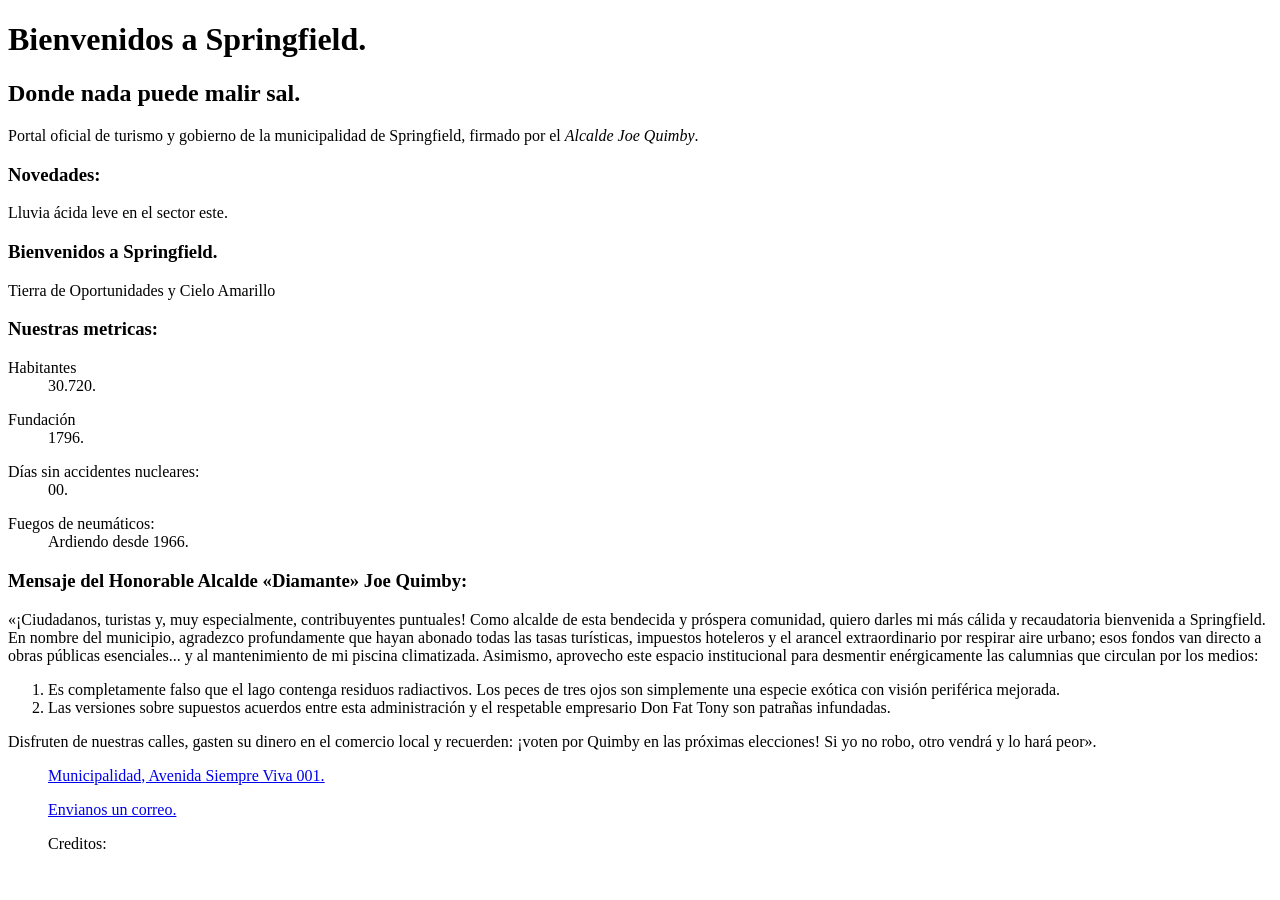
==== index.html @ 8b4f3ada "Ordene y cree personajes" ====
<!DOCTYPE html>
<html lang="es">
<head>
    <meta charset="UTF-8">
    <meta name="viewport" content="width=device-width, initial-scale=1.0">
    <title>Springfield.</title>
</head>
<body>
    <header>
        <h1>Bienvenidos a Springfield.</h1>
        <h2>Donde nada puede malir sal.</h2>
        <p>Portal oficial de turismo y gobierno de la municipalidad de Springfield, firmado por el <em>Alcalde Joe Quimby</em>.</p>
    </header>
    <main>
        <section id="Inicio">
                <!--aca va una imagen del logo-->
                <!--deberia ir botones de inicio y demas para entrar a las otras paginas-->
                <h3>Novedades:</h3>
                <p>Lluvia ácida leve en el sector este.</p>
        </section>
        <section id="Impacto">
            <!--foto de la ciudad -->
            <!--explorar ciudad y guia de turismo-->
            <h3>Bienvenidos a Springfield.</h3>
                <p>Tierra de Oportunidades y Cielo Amarillo</p>              
        </section>
        <section id="Metricas">
            <!--aca va una imagen del logo-->
            <!--deberia ir botones de inicio y demas para entrar a las otras paginas-->
            <h3>Nuestras metricas:</h3>
                <dl><dt>Habitantes</dt><dd>30.720.</dd></dl>
                <dl><dt>Fundación</dt><dd>1796.</dd></dl>
                <dl><dt>Días sin accidentes nucleares:</dt><dd>00.</dd></dl>
                <dl><dt>Fuegos de neumáticos:</dt><dd>Ardiendo desde 1966.</dd></dl>                
        </section>
        <section id="Mensaje de la agencia">
            <!--Foto del alcalde al lado de un texto firmado-->
            <h3>Mensaje del Honorable Alcalde «Diamante» Joe Quimby:</h3>
            <p>«¡Ciudadanos, turistas y, muy especialmente, contribuyentes puntuales!
            Como alcalde de esta bendecida y próspera comunidad, quiero darles mi más cálida y 
            recaudatoria bienvenida a Springfield. En nombre del municipio, agradezco profundamente 
            que hayan abonado todas las tasas turísticas, impuestos hoteleros y el arancel 
            extraordinario por respirar aire urbano; esos fondos van directo a obras 
            públicas esenciales... y al mantenimiento de mi piscina climatizada.
            Asimismo, aprovecho este espacio institucional para desmentir enérgicamente 
            las calumnias que circulan por los medios:</p>
            <ol>
                <li>Es completamente falso que el lago contenga residuos radiactivos. Los peces de tres ojos son simplemente una especie exótica con visión periférica mejorada.</li>
                <li>Las versiones sobre supuestos acuerdos entre esta administración y el respetable empresario Don Fat Tony son patrañas infundadas.</li>
            </ol>
            <p>Disfruten de nuestras calles, gasten su dinero en el comercio local y recuerden: ¡voten por Quimby en las próximas elecciones! Si yo no robo, otro vendrá y lo hará peor».</p>
        </section>
    </main>
    <footer id="Contacto">
        <ul>
            <p><a href="https://www.instagram.com/" target="_blank" rel="noopener noreferrer">Municipalidad, Avenida Siempre Viva 001.</a></p>
            <p><a href="mailto:avenidaSiempreViva@gmail.com">Envianos un correo.</a></p>
            <p>Creditos: </p>
        </ul>
    </footer>
</body>
</html>
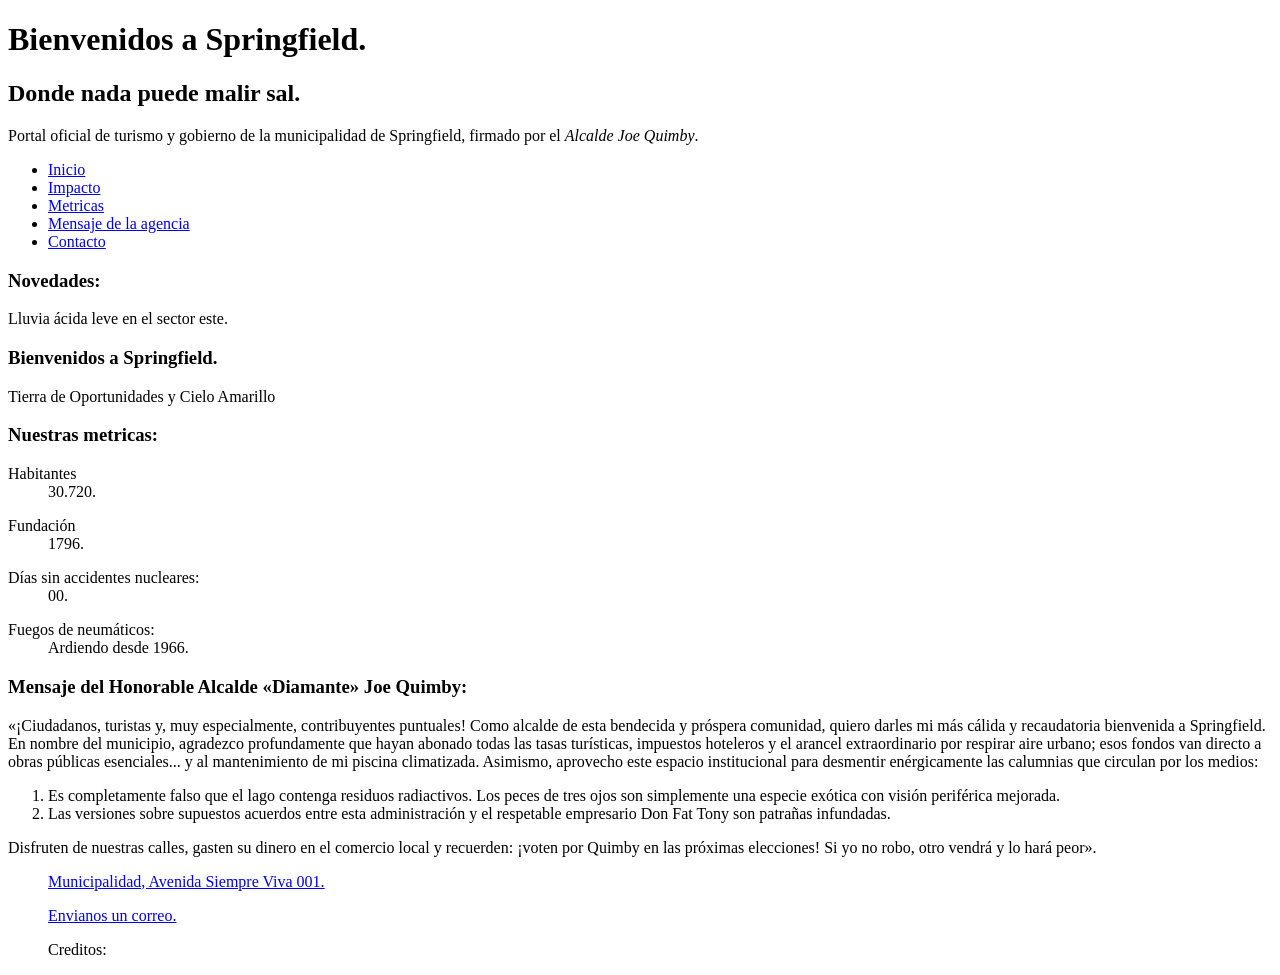
==== commit 7f8f1730: "complete un poco lo que es la ciudad, faltan imagenes y mas info" ====
--- a/index.html
+++ b/index.html
@@ -10,6 +10,15 @@
         <h1>Bienvenidos a Springfield.</h1>
         <h2>Donde nada puede malir sal.</h2>
         <p>Portal oficial de turismo y gobierno de la municipalidad de Springfield, firmado por el <em>Alcalde Joe Quimby</em>.</p>
+        <nav>
+            <ul>
+                <li><a href="#Inicio">Inicio</a></li>
+                <li><a href="#Impacto">Impacto</a></li>
+                <li><a href="#Metricas">Metricas</a></li>
+                <li><a href="#Mensaje de la agencia">Mensaje de la agencia</a></li>
+                <li><a href="#Contacto">Contacto</a></li>
+            </ul>
+        </nav>
     </header>
     <main>
         <section id="Inicio">
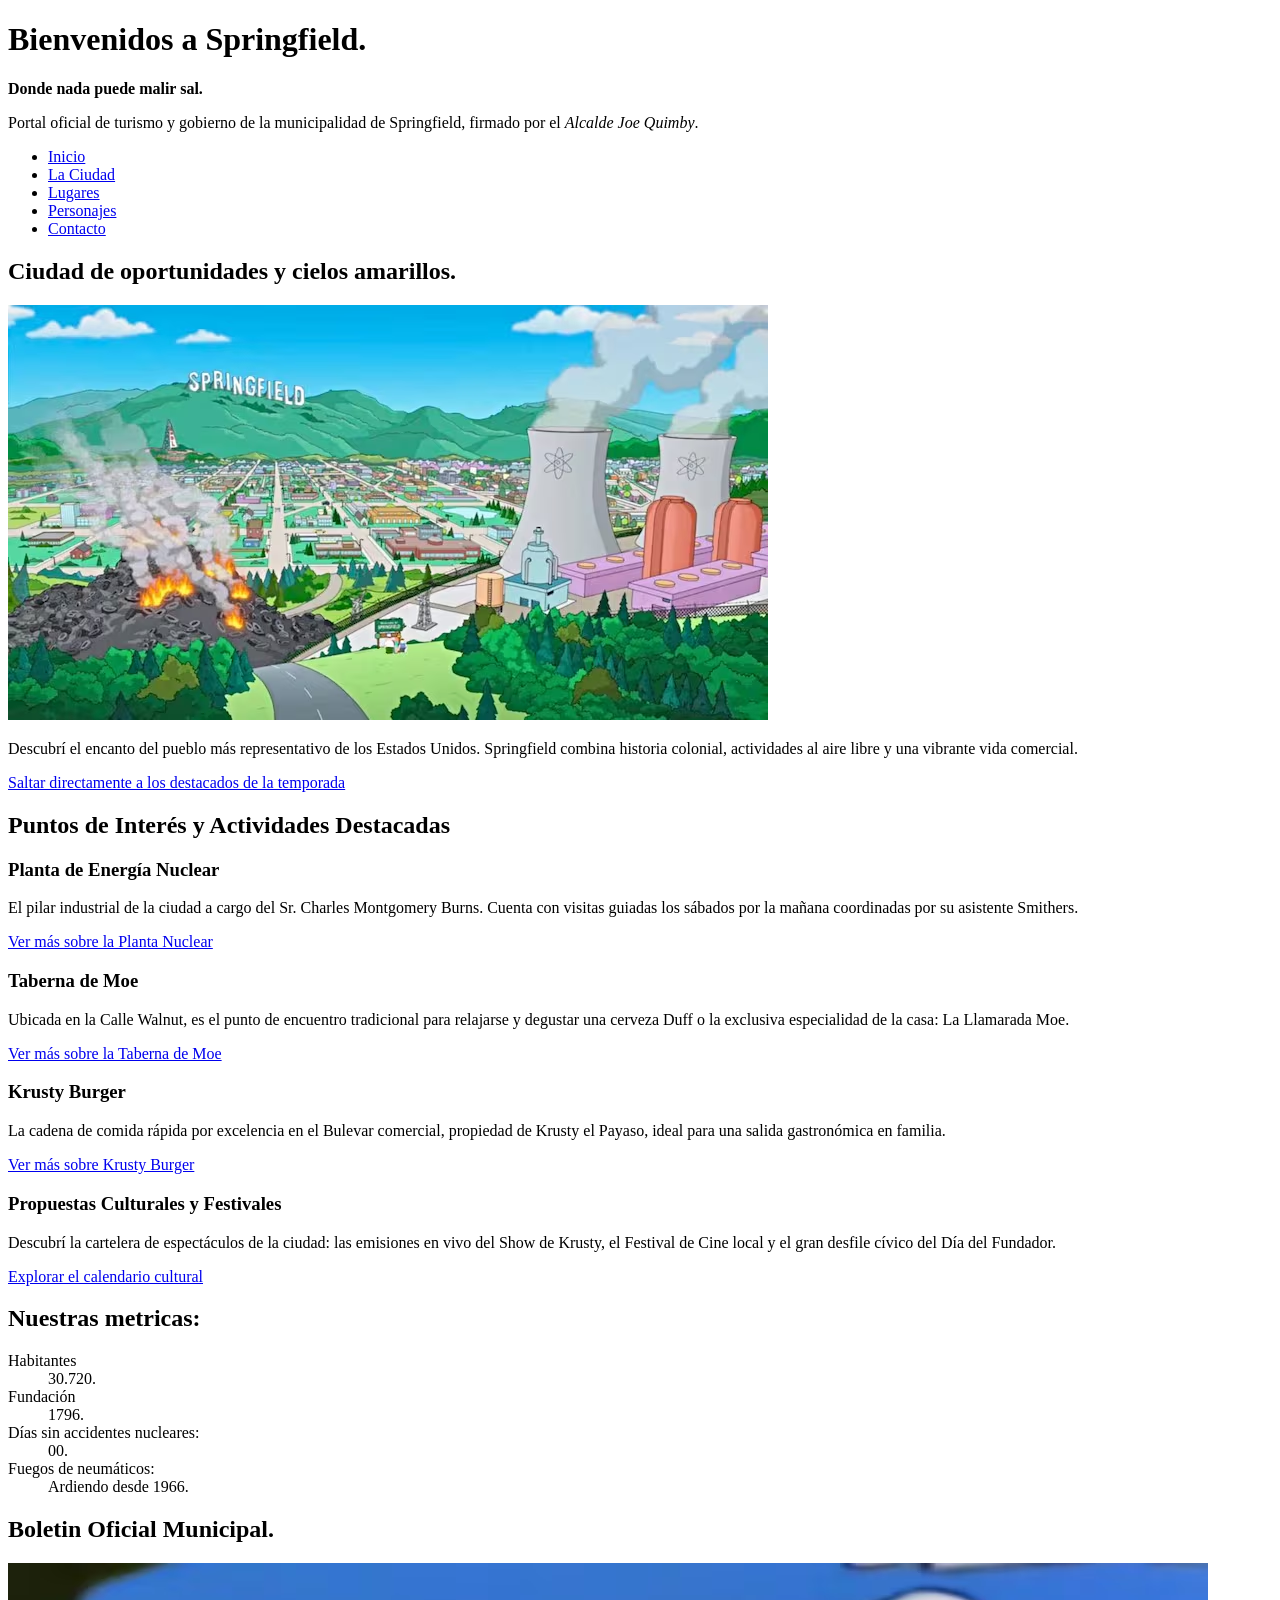
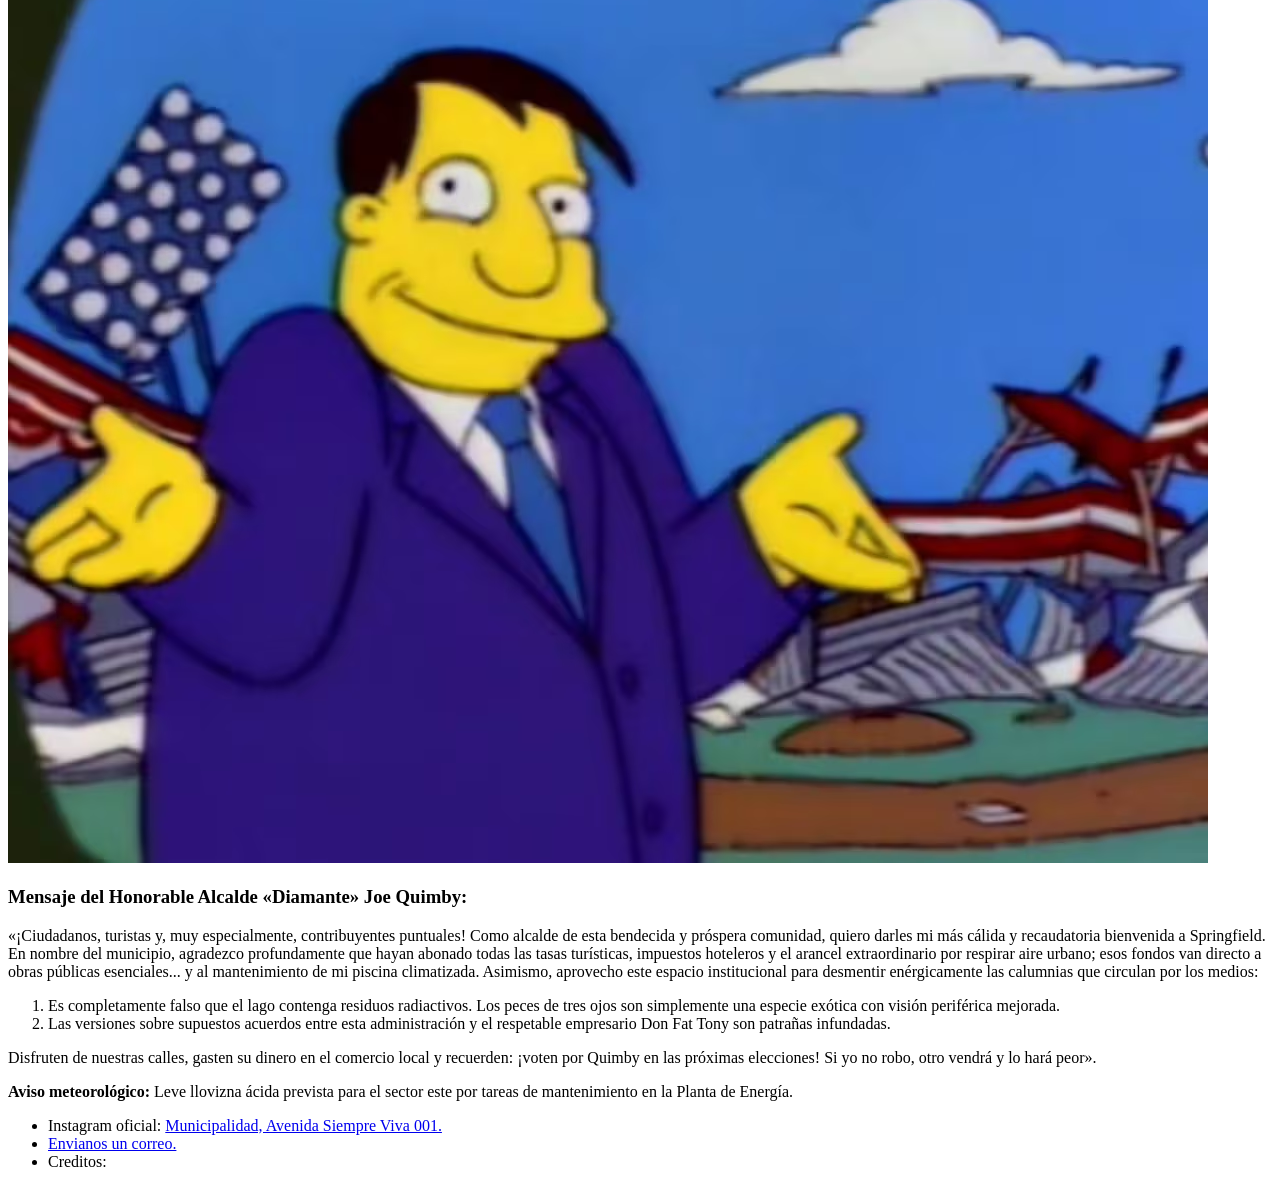
==== commit 2142177e: "feat: estructura HTML de la pagina principal (index.html)" ====
--- a/index.html
+++ b/index.html
@@ -3,47 +3,81 @@
 <head>
     <meta charset="UTF-8">
     <meta name="viewport" content="width=device-width, initial-scale=1.0">
-    <title>Springfield.</title>
+    <title>Springfield - Portal Oficial de Turismo.</title>
 </head>
 <body>
     <header>
         <h1>Bienvenidos a Springfield.</h1>
-        <h2>Donde nada puede malir sal.</h2>
+        <p><strong>Donde nada puede malir sal.</strong></p>
         <p>Portal oficial de turismo y gobierno de la municipalidad de Springfield, firmado por el <em>Alcalde Joe Quimby</em>.</p>
         <nav>
+            <!--Navegacion-->
             <ul>
-                <li><a href="#Inicio">Inicio</a></li>
-                <li><a href="#Impacto">Impacto</a></li>
-                <li><a href="#Metricas">Metricas</a></li>
-                <li><a href="#Mensaje de la agencia">Mensaje de la agencia</a></li>
-                <li><a href="#Contacto">Contacto</a></li>
+                <li><a href="index.html">Inicio</a></li>
+                <li><a href="ciudad.html">La Ciudad</a></li>
+                <li><a href="lugares.html">Lugares</a></li>
+                <li><a href="personajes.html">Personajes</a></li>
+                <li><a href="contacto.html">Contacto</a></li>
             </ul>
         </nav>
     </header>
     <main>
-        <section id="Inicio">
-                <!--aca va una imagen del logo-->
-                <!--deberia ir botones de inicio y demas para entrar a las otras paginas-->
-                <h3>Novedades:</h3>
-                <p>Lluvia ácida leve en el sector este.</p>
+        <section id="inicio">
+                <h2>Ciudad de oportunidades y cielos amarillos.</h2>
+                <img src="./img/springfield-paronamico.png" alt="Vista panorámica de la ciudad de Springfield">
+                <p>Descubrí el encanto del pueblo más representativo de los Estados Unidos. Springfield combina historia colonial, actividades al aire libre y una vibrante vida comercial.</p>
+                <p><a href="#destacados">Saltar directamente a los destacados de la temporada</a></p>
         </section>
-        <section id="Impacto">
-            <!--foto de la ciudad -->
-            <!--explorar ciudad y guia de turismo-->
-            <h3>Bienvenidos a Springfield.</h3>
-                <p>Tierra de Oportunidades y Cielo Amarillo</p>              
+        <section id="destacados">
+            <h2>Puntos de Interés y Actividades Destacadas</h2>
+            <article>
+                <header>
+                    <h3>Planta de Energía Nuclear</h3>
+                </header>
+                <p>El pilar industrial de la ciudad a cargo del Sr. Charles Montgomery Burns. Cuenta con visitas guiadas los sábados por la mañana coordinadas por su asistente Smithers.</p>
+                <p><a href="lugares.html">Ver más sobre la Planta Nuclear</a></p>
+            </article>
+
+            <article>
+                <header>
+                    <h3>Taberna de Moe</h3>
+                </header>
+                <p>Ubicada en la Calle Walnut, es el punto de encuentro tradicional para relajarse y degustar una cerveza Duff o la exclusiva especialidad de la casa: La Llamarada Moe.</p>
+                <p><a href="lugares.html">Ver más sobre la Taberna de Moe</a></p>
+            </article>
+
+            <article>
+                <header>
+                    <h3>Krusty Burger</h3>
+                </header>
+                <p>La cadena de comida rápida por excelencia en el Bulevar comercial, propiedad de Krusty el Payaso, ideal para una salida gastronómica en familia.</p>
+                <p><a href="lugares.html">Ver más sobre Krusty Burger</a></p>
+            </article>
+
+            <article>
+                <header>
+                    <h3>Propuestas Culturales y Festivales</h3>
+                </header>
+                <p>Descubrí la cartelera de espectáculos de la ciudad: las emisiones en vivo del Show de Krusty, el Festival de Cine local y el gran desfile cívico del Día del Fundador.</p>
+                <p><a href="lugares.html#actividades">Explorar el calendario cultural</a></p>
+            </article>
         </section>
-        <section id="Metricas">
-            <!--aca va una imagen del logo-->
-            <!--deberia ir botones de inicio y demas para entrar a las otras paginas-->
-            <h3>Nuestras metricas:</h3>
-                <dl><dt>Habitantes</dt><dd>30.720.</dd></dl>
-                <dl><dt>Fundación</dt><dd>1796.</dd></dl>
-                <dl><dt>Días sin accidentes nucleares:</dt><dd>00.</dd></dl>
-                <dl><dt>Fuegos de neumáticos:</dt><dd>Ardiendo desde 1966.</dd></dl>                
+        <section id="metricas">
+            <h2>Nuestras metricas:</h2>
+                <dl>
+                    <dt>Habitantes</dt>
+                    <dd>30.720.</dd>
+                    <dt>Fundación</dt>
+                    <dd>1796.</dd>
+                    <dt>Días sin accidentes nucleares:</dt>
+                    <dd>00.</dd>
+                    <dt>Fuegos de neumáticos:</dt>
+                    <dd>Ardiendo desde 1966.</dd>
+                </dl>                
         </section>
-        <section id="Mensaje de la agencia">
-            <!--Foto del alcalde al lado de un texto firmado-->
+        <aside>
+            <h2>Boletin Oficial Municipal.</h2>
+            <img src="./img/alcalde-diamante.png" alt="Alcalde Joe Quimby">
             <h3>Mensaje del Honorable Alcalde «Diamante» Joe Quimby:</h3>
             <p>«¡Ciudadanos, turistas y, muy especialmente, contribuyentes puntuales!
             Como alcalde de esta bendecida y próspera comunidad, quiero darles mi más cálida y 
@@ -58,13 +92,14 @@
                 <li>Las versiones sobre supuestos acuerdos entre esta administración y el respetable empresario Don Fat Tony son patrañas infundadas.</li>
             </ol>
             <p>Disfruten de nuestras calles, gasten su dinero en el comercio local y recuerden: ¡voten por Quimby en las próximas elecciones! Si yo no robo, otro vendrá y lo hará peor».</p>
-        </section>
+            <p><strong>Aviso meteorológico:</strong> Leve llovizna ácida prevista para el sector este por tareas de mantenimiento en la Planta de Energía.</p>
+        </aside>
     </main>
-    <footer id="Contacto">
+    <footer id="pie-pagina">
         <ul>
-            <p><a href="https://www.instagram.com/" target="_blank" rel="noopener noreferrer">Municipalidad, Avenida Siempre Viva 001.</a></p>
-            <p><a href="mailto:avenidaSiempreViva@gmail.com">Envianos un correo.</a></p>
-            <p>Creditos: </p>
+            <li>Instagram oficial: <a href="https://www.instagram.com/thesimpsons/" target="_blank" rel="noopener noreferrer">Municipalidad, Avenida Siempre Viva 001.</a></li>
+            <li><a href="mailto:avenidaSiempreViva@gmail.com">Envianos un correo.</a></li>
+            <li>Creditos: </li>
         </ul>
     </footer>
 </body>
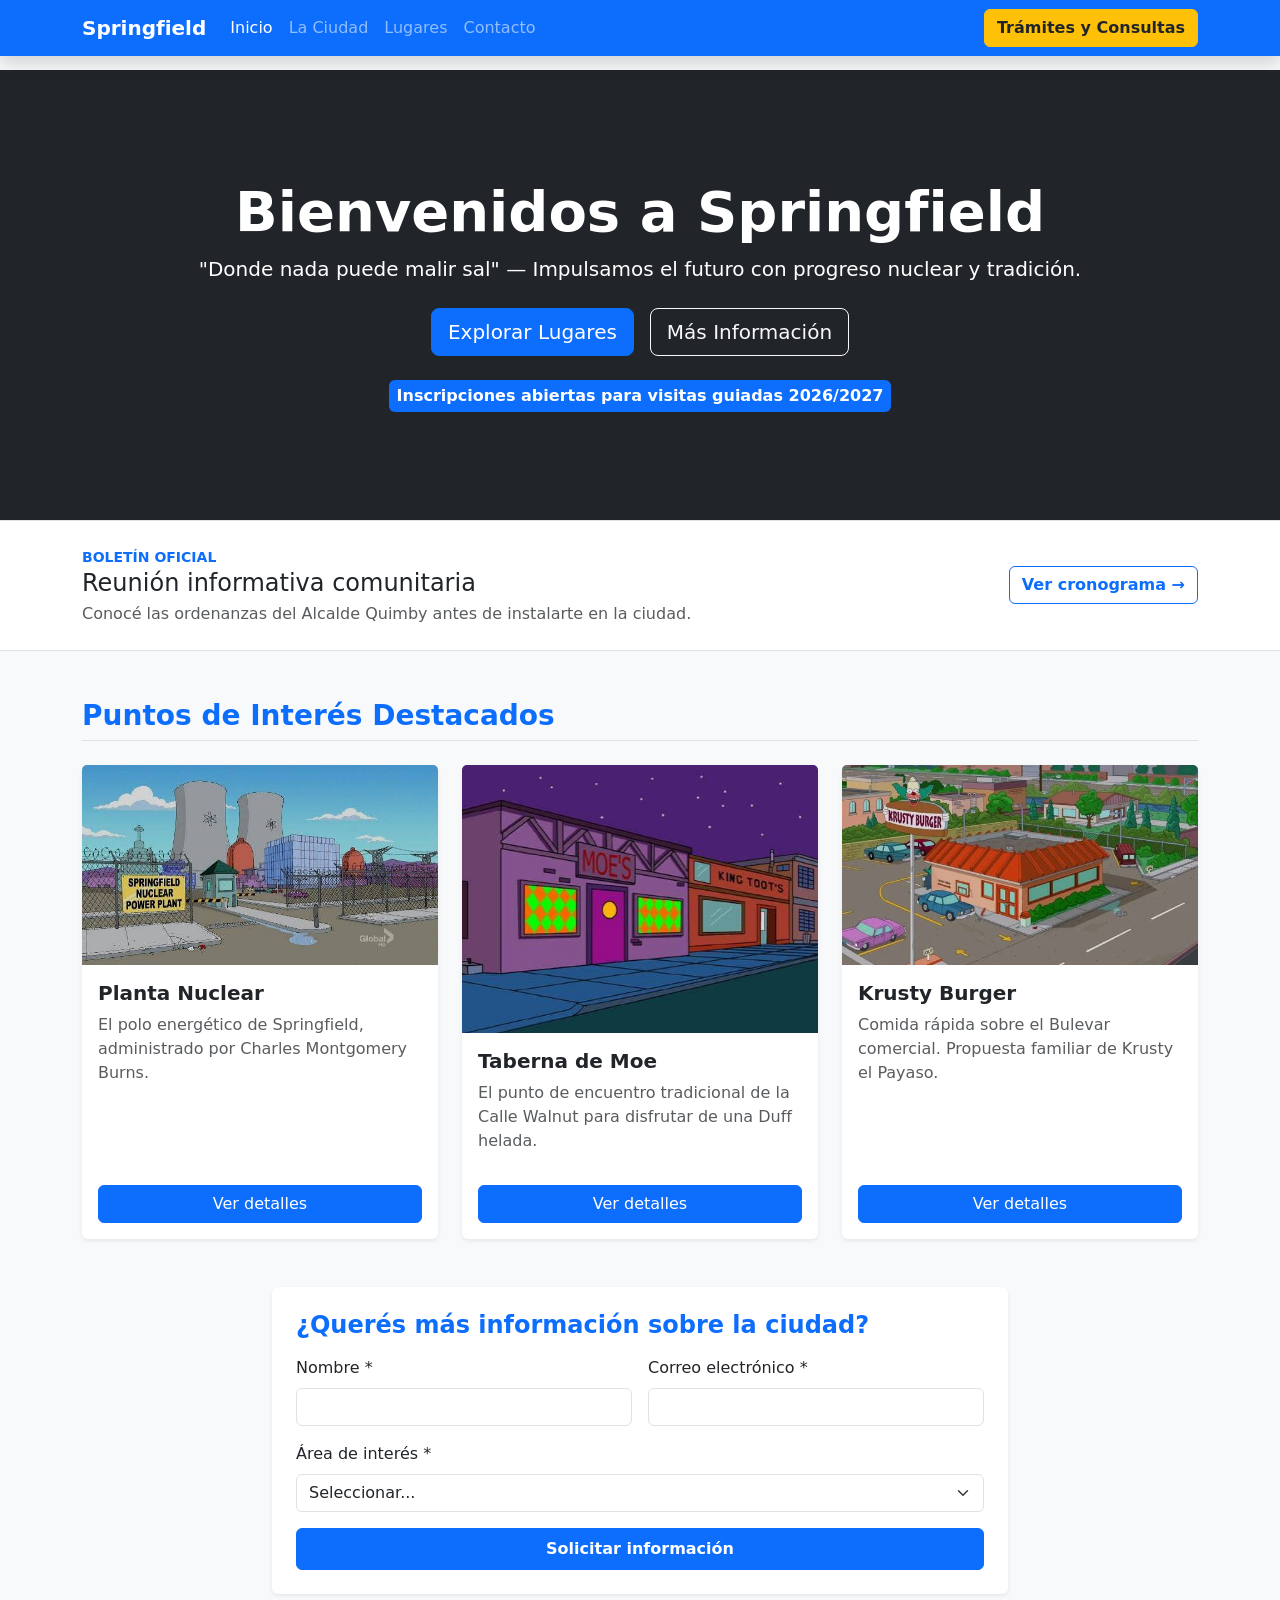
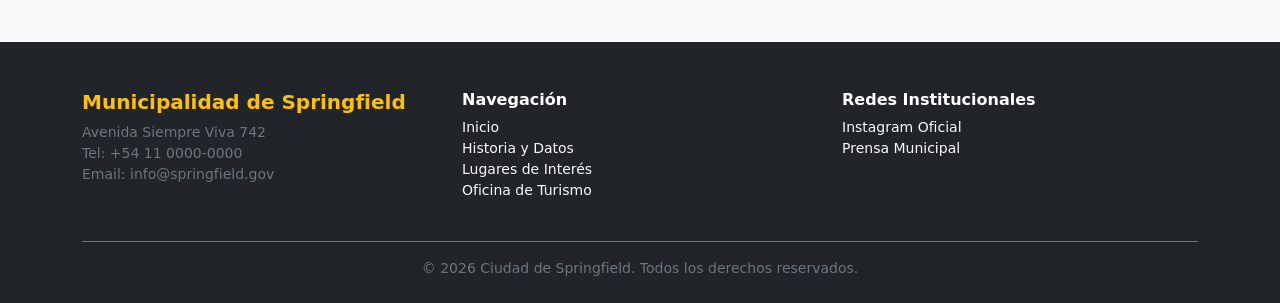
==== commit 85498512: "Push de index y agregue un css, use Bootstrap para el inicio y linkie, falta la fuente tambien , dej" ====
--- a/index.html
+++ b/index.html
@@ -3,104 +3,175 @@
 <head>
     <meta charset="UTF-8">
     <meta name="viewport" content="width=device-width, initial-scale=1.0">
-    <title>Springfield - Portal Oficial de Turismo.</title>
+    <title>Springfield - Portal Oficial</title>
+    <!-- CSS de Bootstrap (Copiar y pegar esto en las otras paginas ) -->
+    <link href="https://cdn.jsdelivr.net/npm/bootstrap@5.3.3/dist/css/bootstrap.min.css" rel="stylesheet">
 </head>
-<body>
+<body class="bg-light">
+
+    <!-- 1. Header con Navbar(Barra de secciones) fija -->
     <header>
-        <h1>Bienvenidos a Springfield.</h1>
-        <p><strong>Donde nada puede malir sal.</strong></p>
-        <p>Portal oficial de turismo y gobierno de la municipalidad de Springfield, firmado por el <em>Alcalde Joe Quimby</em>.</p>
-        <nav>
-            <!--Navegacion-->
-            <ul>
-                <li><a href="index.html">Inicio</a></li>
-                <li><a href="ciudad.html">La Ciudad</a></li>
-                <li><a href="lugares.html">Lugares</a></li>
-                <li><a href="personajes.html">Personajes</a></li>
-                <li><a href="contacto.html">Contacto</a></li>
-            </ul>
+        <nav class="navbar navbar-expand-lg navbar-dark bg-primary fixed-top shadow">
+            <div class="container">
+                <a class="navbar-brand fw-bold" href="#">Springfield</a>
+                <button class="navbar-toggler" type="button" data-bs-toggle="collapse" data-bs-target="#menuNav">
+                    <span class="navbar-toggler-icon"></span>
+                </button>
+                <div class="collapse navbar-collapse" id="menuNav">
+                    <ul class="navbar-nav me-auto mb-2 mb-lg-0">
+                        <li class="nav-item"><a class="nav-link active" href="index.html">Inicio</a></li>
+                        <li class="nav-item"><a class="nav-link" href="ciudad.html">La Ciudad</a></li>
+                        <li class="nav-item"><a class="nav-link" href="lugares.html">Lugares</a></li>
+                        <li class="nav-item"><a class="nav-link" href="contacto.html">Contacto</a></li>
+                    </ul>
+                    <a href="contacto.html" class="btn btn-warning text-dark fw-bold">Trámites y Consultas</a>
+                </div>
+            </div>
         </nav>
     </header>
-    <main>
-        <section id="inicio">
-                <h2>Ciudad de oportunidades y cielos amarillos.</h2>
-                <img src="./img/springfield-paronamico.png" alt="Vista panorámica de la ciudad de Springfield">
-                <p>Descubrí el encanto del pueblo más representativo de los Estados Unidos. Springfield combina historia colonial, actividades al aire libre y una vibrante vida comercial.</p>
-                <p><a href="#destacados">Saltar directamente a los destacados de la temporada</a></p>
+
+    <main style="margin-top: 70px;">
+        <!-- 2. Hero Banner -->
+        <section class="bg-dark text-white text-center py-5 d-flex align-items-center" style="min-height: 450px;">
+            <div class="container py-4">
+                <h1 class="display-4 fw-bold">Bienvenidos a Springfield</h1>
+                <p class="lead">"Donde nada puede malir sal" — Impulsamos el futuro con progreso nuclear y tradición.</p>
+                <div class="d-flex justify-content-center gap-3 mt-4">
+                    <a href="lugares.html" class="btn btn-primary btn-lg">Explorar Lugares</a>
+                    <a href="#contacto-rapido" class="btn btn-outline-light btn-lg">Más Información</a>
+                </div>
+                <div class="mt-4">
+                    <span class="badge bg-primary fs-6 p-2">Inscripciones abiertas para visitas guiadas 2026/2027</span>
+                </div>
+            </div>
         </section>
-        <section id="destacados">
-            <h2>Puntos de Interés y Actividades Destacadas</h2>
-            <article>
-                <header>
-                    <h3>Planta de Energía Nuclear</h3>
-                </header>
-                <p>El pilar industrial de la ciudad a cargo del Sr. Charles Montgomery Burns. Cuenta con visitas guiadas los sábados por la mañana coordinadas por su asistente Smithers.</p>
-                <p><a href="lugares.html">Ver más sobre la Planta Nuclear</a></p>
-            </article>
 
-            <article>
-                <header>
-                    <h3>Taberna de Moe</h3>
-                </header>
-                <p>Ubicada en la Calle Walnut, es el punto de encuentro tradicional para relajarse y degustar una cerveza Duff o la exclusiva especialidad de la casa: La Llamarada Moe.</p>
-                <p><a href="lugares.html">Ver más sobre la Taberna de Moe</a></p>
-            </article>
+        <!-- 3. Strip de cronograma horizontal con enlace a la pagina Ciudad -->
+        <section class="bg-white border-top border-bottom py-4">
+            <div class="container d-flex flex-column flex-md-row justify-content-between align-items-center gap-3">
+                <div>
+                    <span class="text-uppercase fw-bold text-primary small">Boletín Oficial</span>
+                    <h2 class="h4 mb-1">Reunión informativa comunitaria</h2>
+                    <p class="text-muted mb-0">Conocé las ordenanzas del Alcalde Quimby antes de instalarte en la ciudad.</p>
+                </div>
+                <a href="ciudad.html" class="btn btn-outline-primary fw-bold text-nowrap">Ver cronograma &rarr;</a>
+            </div>
+        </section>
 
-            <article>
-                <header>
-                    <h3>Krusty Burger</h3>
-                </header>
-                <p>La cadena de comida rápida por excelencia en el Bulevar comercial, propiedad de Krusty el Payaso, ideal para una salida gastronómica en familia.</p>
-                <p><a href="lugares.html">Ver más sobre Krusty Burger</a></p>
-            </article>
+        <!-- 4. Puntos de interes en tarjetas -->
+        <section class="container my-5">
+            <h2 class="h3 fw-bold text-primary mb-4 border-bottom pb-2">Puntos de Interés Destacados</h2>
+            <div class="row g-4">
+                <!-- Tarjeta/Card 1 -->
+                <div class="col-12 col-md-4">
+                    <div class="card h-100 shadow-sm border-0">
+                        <img src="img/planta-nuclear.jpg" class="card-img-top" alt="Planta Nuclear">
+                        <div class="card-body d-flex flex-column">
+                            <h3 class="h5 card-title fw-bold">Planta Nuclear</h3>
+                            <p class="card-text text-muted flex-grow-1">El polo energético de Springfield, administrado por Charles Montgomery Burns.</p>
+                            <a href="lugares.html" class="btn btn-primary mt-3">Ver detalles</a>
+                        </div>
+                    </div>
+                </div>
+                <!-- Tarjeta/Card 2 -->
+                <div class="col-12 col-md-4">
+                    <div class="card h-100 shadow-sm border-0">
+                        <img src="img/taberna-de-moe.jpg" class="card-img-top" alt="Taberna de Moe">
+                        <div class="card-body d-flex flex-column">
+                            <h3 class="h5 card-title fw-bold">Taberna de Moe</h3>
+                            <p class="card-text text-muted flex-grow-1">El punto de encuentro tradicional de la Calle Walnut para disfrutar de una Duff helada.</p>
+                            <a href="lugares.html" class="btn btn-primary mt-3">Ver detalles</a>
+                        </div>
+                    </div>
+                </div>
+                <!-- Tarjeta/Card 3 -->
+                <div class="col-12 col-md-4">
+                    <div class="card h-100 shadow-sm border-0">
+                        <img src="img/krusty-burger-restaurante.jpg" class="card-img-top" alt="Krusty Burger">
+                        <div class="card-body d-flex flex-column">
+                            <h3 class="h5 card-title fw-bold">Krusty Burger</h3>
+                            <p class="card-text text-muted flex-grow-1">Comida rápida sobre el Bulevar comercial. Propuesta familiar de Krusty el Payaso.</p>
+                            <a href="lugares.html" class="btn btn-primary mt-3">Ver detalles</a>
+                        </div>
+                    </div>
+                </div>
+            </div>
+        </section>
+        <!-- 5. Formulario de contacto en Card -->
+        <section id="contacto-rapido" class="container my-5">
+            <div class="row justify-content-center">
+                <div class="col-12 col-lg-8">
+                    <div class="card shadow-sm border-0 p-4">
+                        <h2 class="h4 fw-bold text-primary mb-3">¿Querés más información sobre la ciudad?</h2>
+                        <form action="contacto.html" method="get">
+                            <div class="row g-3">
+                                <div class="col-md-6">
+                                    <label for="nombre" class="form-label">Nombre *</label>
+                                    <input type="text" id="nombre" class="form-control" required>
+                                </div>
+                                <div class="col-md-6">
+                                    <label for="email" class="form-label">Correo electrónico *</label>
+                                    <input type="email" id="email" class="form-control" required>
+                                </div>
+                                <div class="col-12">
+                                    <label for="area" class="form-label">Área de interés *</label>
+                                    <select id="area" class="form-select" required>
+                                        <option value="">Seleccionar...</option>
+                                        <option value="turismo">Turismo y Recorridos</option>
+                                        <option value="empleo">Empleo en Planta Nuclear</option>
+                                        <option value="impuestos">Exenciones del Alcalde Quimby</option>
+                                    </select>
+                                </div>
+                                <div class="col-12">
+                                    <button type="submit" class="btn btn-primary w-100 py-2 fw-bold">Solicitar información</button>
+                                </div>
+                            </div>
+                        </form>
+                    </div>
+                </div>
+            </div>
+        </section>
+    </main>
 
-            <article>
-                <header>
-                    <h3>Propuestas Culturales y Festivales</h3>
-                </header>
-                <p>Descubrí la cartelera de espectáculos de la ciudad: las emisiones en vivo del Show de Krusty, el Festival de Cine local y el gran desfile cívico del Día del Fundador.</p>
-                <p><a href="lugares.html#actividades">Explorar el calendario cultural</a></p>
-            </article>
-        </section>
-        <section id="metricas">
-            <h2>Nuestras metricas:</h2>
-                <dl>
-                    <dt>Habitantes</dt>
-                    <dd>30.720.</dd>
-                    <dt>Fundación</dt>
-                    <dd>1796.</dd>
-                    <dt>Días sin accidentes nucleares:</dt>
-                    <dd>00.</dd>
-                    <dt>Fuegos de neumáticos:</dt>
-                    <dd>Ardiendo desde 1966.</dd>
-                </dl>                
-        </section>
-        <aside>
-            <h2>Boletin Oficial Municipal.</h2>
-            <img src="./img/alcalde-diamante.png" alt="Alcalde Joe Quimby">
-            <h3>Mensaje del Honorable Alcalde «Diamante» Joe Quimby:</h3>
-            <p>«¡Ciudadanos, turistas y, muy especialmente, contribuyentes puntuales!
-            Como alcalde de esta bendecida y próspera comunidad, quiero darles mi más cálida y 
-            recaudatoria bienvenida a Springfield. En nombre del municipio, agradezco profundamente 
-            que hayan abonado todas las tasas turísticas, impuestos hoteleros y el arancel 
-            extraordinario por respirar aire urbano; esos fondos van directo a obras 
-            públicas esenciales... y al mantenimiento de mi piscina climatizada.
-            Asimismo, aprovecho este espacio institucional para desmentir enérgicamente 
-            las calumnias que circulan por los medios:</p>
-            <ol>
-                <li>Es completamente falso que el lago contenga residuos radiactivos. Los peces de tres ojos son simplemente una especie exótica con visión periférica mejorada.</li>
-                <li>Las versiones sobre supuestos acuerdos entre esta administración y el respetable empresario Don Fat Tony son patrañas infundadas.</li>
-            </ol>
-            <p>Disfruten de nuestras calles, gasten su dinero en el comercio local y recuerden: ¡voten por Quimby en las próximas elecciones! Si yo no robo, otro vendrá y lo hará peor».</p>
-            <p><strong>Aviso meteorológico:</strong> Leve llovizna ácida prevista para el sector este por tareas de mantenimiento en la Planta de Energía.</p>
-        </aside>
-    </main>
-    <footer id="pie-pagina">
-        <ul>
-            <li>Instagram oficial: <a href="https://www.instagram.com/thesimpsons/" target="_blank" rel="noopener noreferrer">Municipalidad, Avenida Siempre Viva 001.</a></li>
-            <li><a href="mailto:avenidaSiempreViva@gmail.com">Envianos un correo.</a></li>
-            <li>Creditos: </li>
-        </ul>
+    <!-- 6. Footer  de varias columnas-->
+    <footer class="bg-dark text-white pt-5 pb-4 mt-5">
+        <div class="container">
+            <div class="row g-4">
+                <!-- Primera columna-->
+                <div class="col-12 col-md-4">
+                    <h3 class="h5 fw-bold text-warning">Municipalidad de Springfield</h3>
+                    <address class="small text-secondary mb-0">
+                        Avenida Siempre Viva 742<br>
+                        Tel: <a href="tel:+541100000000" class="text-secondary text-decoration-none">+54 11 0000-0000</a><br>
+                        Email: <a href="mailto:info@springfield.gov" class="text-secondary text-decoration-none">info@springfield.gov</a>
+                    </address>
+                </div>
+                <!--Segunda columna-->
+                <div class="col-6 col-md-4">
+                    <h3 class="h6 fw-bold">Navegación</h3>
+                    <ul class="list-unstyled small">
+                        <li><a href="index.html" class="text-decoration-none text-light">Inicio</a></li>
+                        <li><a href="ciudad.html" class="text-decoration-none text-light">Historia y Datos</a></li>
+                        <li><a href="lugares.html" class="text-decoration-none text-light">Lugares de Interés</a></li>
+                        <li><a href="contacto.html" class="text-decoration-none text-light">Oficina de Turismo</a></li>
+                    </ul>
+                </div>
+                <!--Tercera columna-->
+                <div class="col-6 col-md-4">
+                    <h3 class="h6 fw-bold">Redes Institucionales</h3>
+                    <ul class="list-unstyled small">
+                        <li><a href="https://instagram.com" target="_blank" rel="noopener noreferrer" class="text-decoration-none text-light">Instagram Oficial</a></li>
+                        <li><a href="https://twitter.com" target="_blank" rel="noopener noreferrer" class="text-decoration-none text-light">Prensa Municipal</a></li>
+                    </ul>
+                </div>
+            </div>
+            <div class="border-top border-secondary pt-3 mt-4 text-center small text-secondary">
+                &copy; 2026 Ciudad de Springfield. Todos los derechos reservados.
+            </div>
+        </div>
     </footer>
+
+    <!-- JS de Bootstrap (copiar y pegar en las otras paginas para que funcione) -->
+    <script src="https://cdn.jsdelivr.net/npm/bootstrap@5.3.3/dist/js/bootstrap.bundle.min.js"></script>
 </body>
 </html>
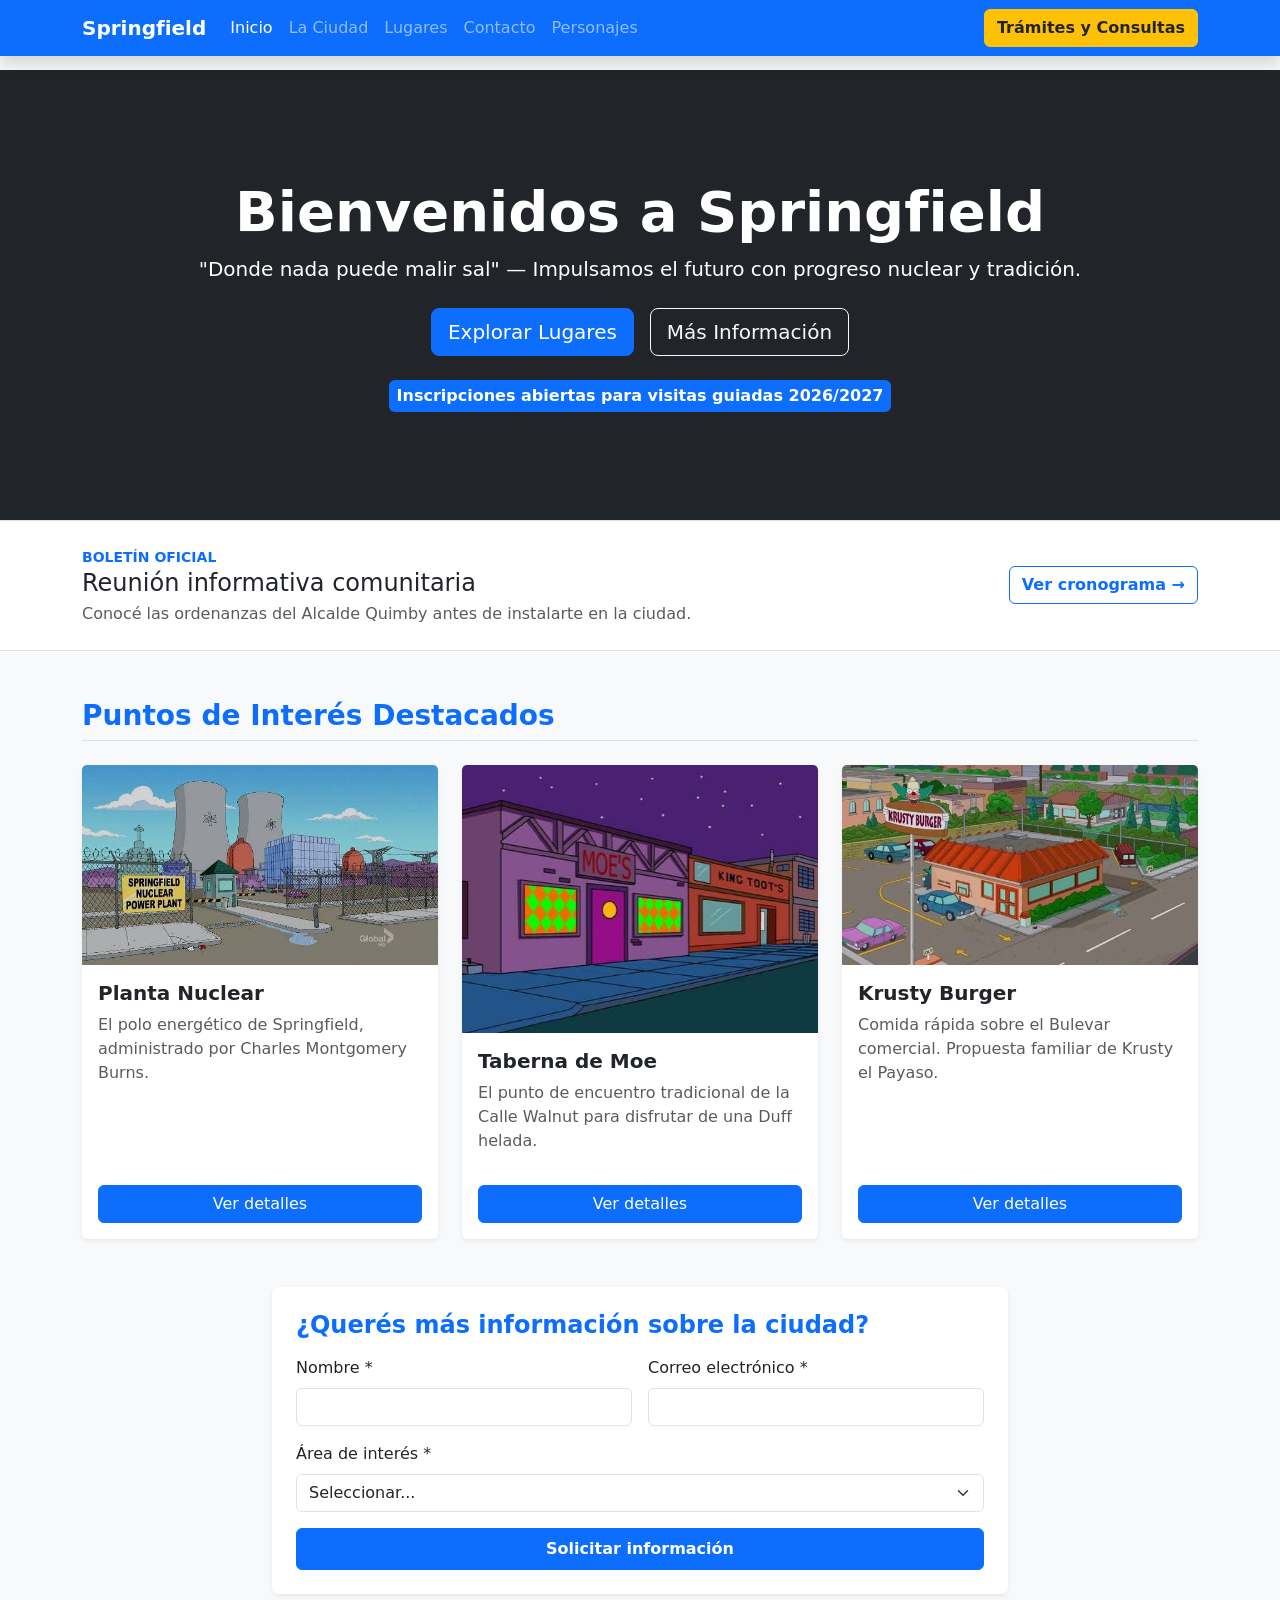
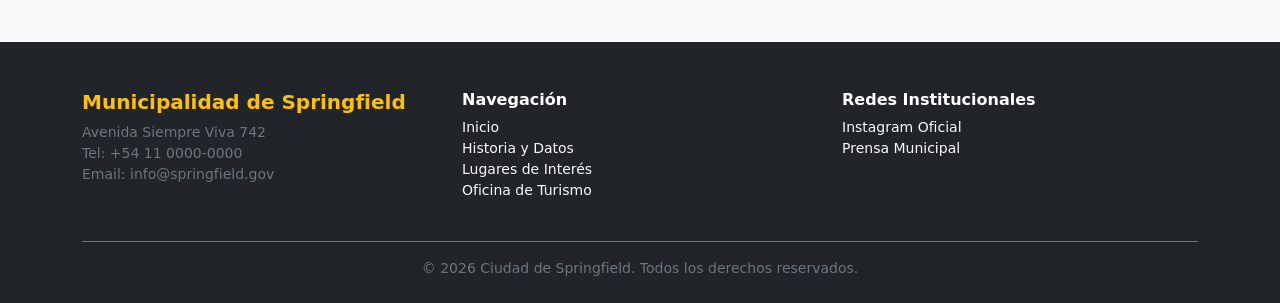
==== commit 8097531d: "Agrego personajes al menu principal" ====
--- a/index.html
+++ b/index.html
@@ -23,6 +23,7 @@
                         <li class="nav-item"><a class="nav-link" href="ciudad.html">La Ciudad</a></li>
                         <li class="nav-item"><a class="nav-link" href="lugares.html">Lugares</a></li>
                         <li class="nav-item"><a class="nav-link" href="contacto.html">Contacto</a></li>
+                        <li class="nav-item"><a class="nav-link" href="personajes.html">Personajes</a></li>
                     </ul>
                     <a href="contacto.html" class="btn btn-warning text-dark fw-bold">Trámites y Consultas</a>
                 </div>
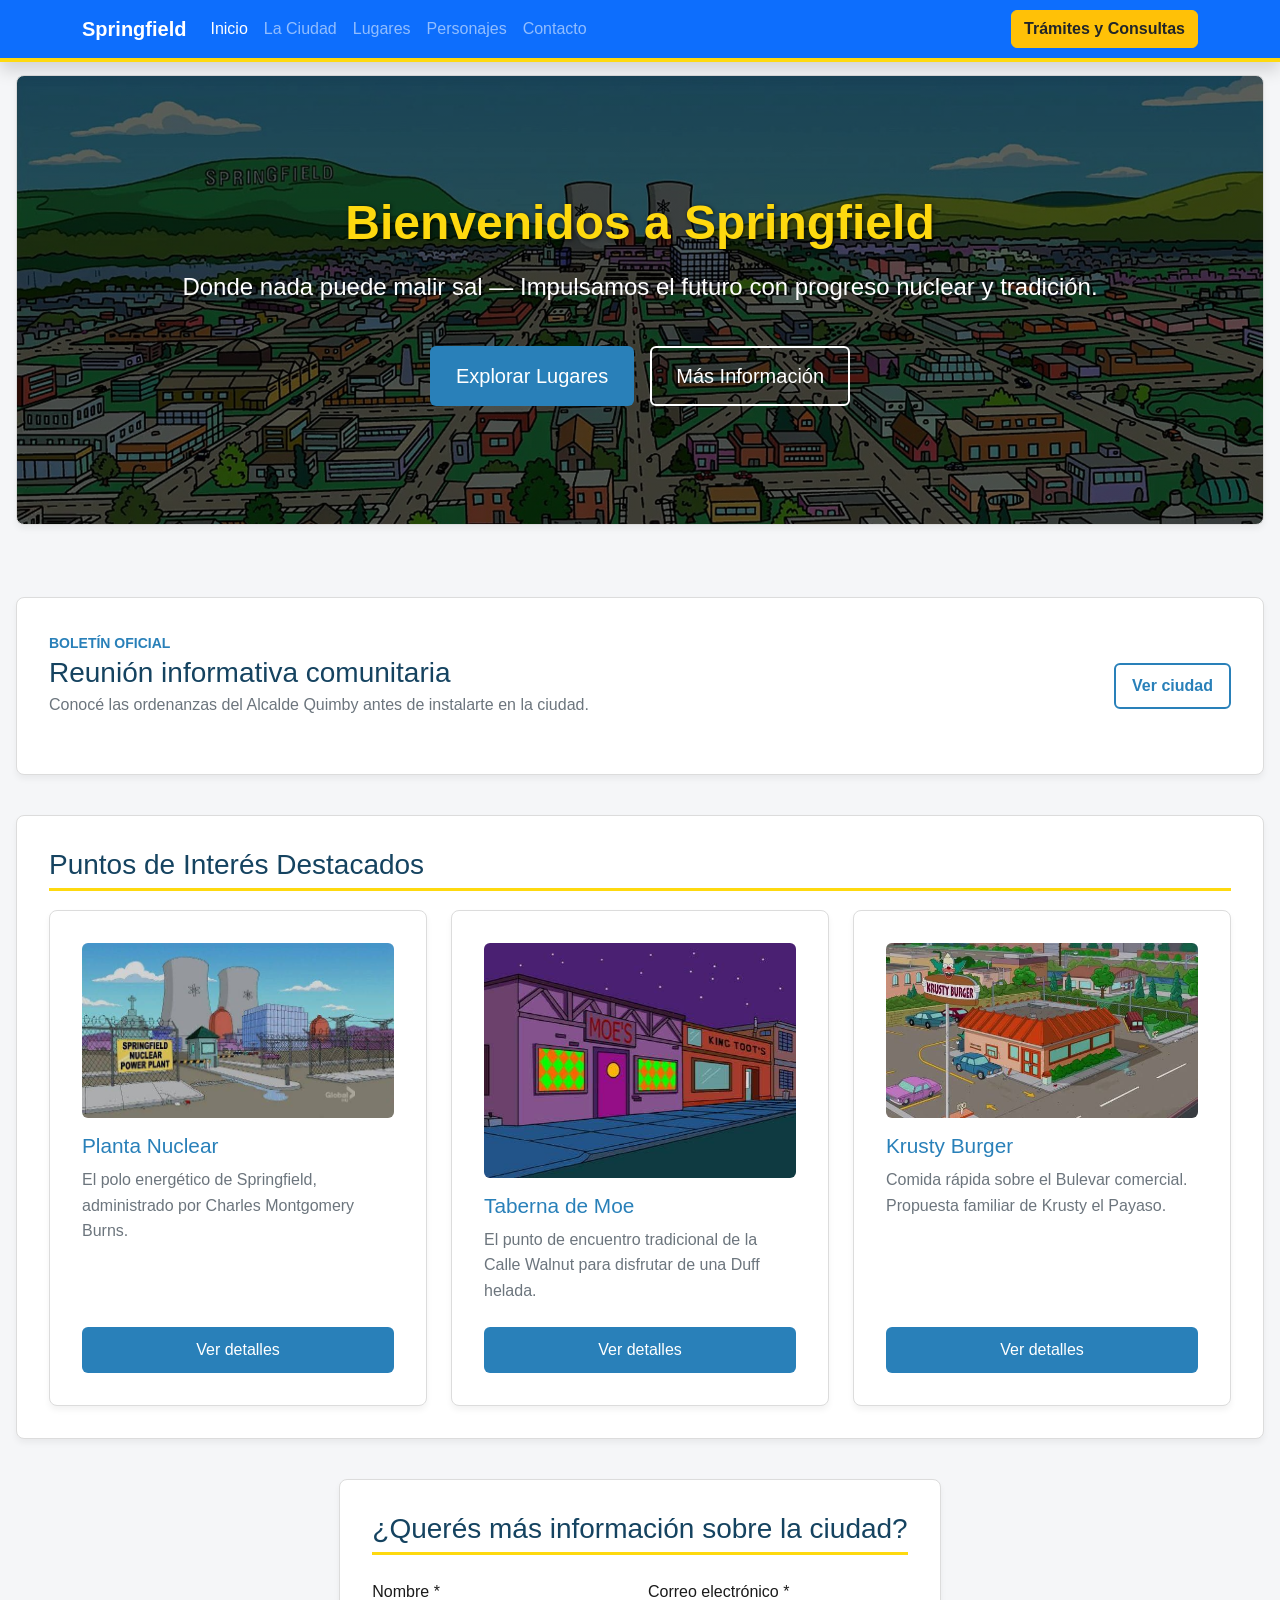
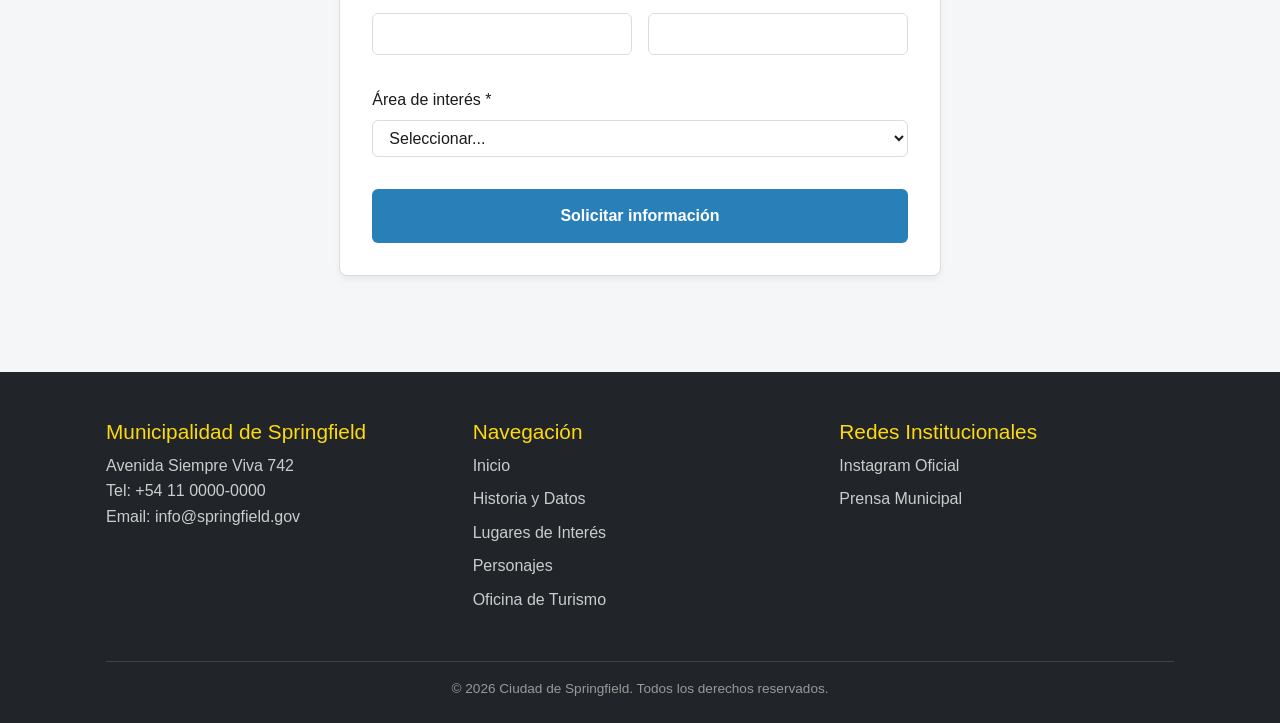
==== commit c565454e: "Limpieza de bootstrap a css, ordene index y contactos, me queda reemplazar tarjetas y crear nuevas i" ====
--- a/index.html
+++ b/index.html
@@ -4,16 +4,15 @@
     <meta charset="UTF-8">
     <meta name="viewport" content="width=device-width, initial-scale=1.0">
     <title>Springfield - Portal Oficial</title>
-    <!-- CSS de Bootstrap (Copiar y pegar esto en las otras paginas ) -->
     <link href="https://cdn.jsdelivr.net/npm/bootstrap@5.3.3/dist/css/bootstrap.min.css" rel="stylesheet">
+    <link href="css/estilos.css" rel="stylesheet">
 </head>
-<body class="bg-light">
+<body>
 
-    <!-- 1. Header con Navbar(Barra de secciones) fija -->
     <header>
         <nav class="navbar navbar-expand-lg navbar-dark bg-primary fixed-top shadow">
             <div class="container">
-                <a class="navbar-brand fw-bold" href="#">Springfield</a>
+                <a class="navbar-brand fw-bold" href="index.html">Springfield</a>
                 <button class="navbar-toggler" type="button" data-bs-toggle="collapse" data-bs-target="#menuNav">
                     <span class="navbar-toggler-icon"></span>
                 </button>
@@ -22,8 +21,8 @@
                         <li class="nav-item"><a class="nav-link active" href="index.html">Inicio</a></li>
                         <li class="nav-item"><a class="nav-link" href="ciudad.html">La Ciudad</a></li>
                         <li class="nav-item"><a class="nav-link" href="lugares.html">Lugares</a></li>
+                        <li class="nav-item"><a class="nav-link" href="personajes.html">Personajes</a></li>
                         <li class="nav-item"><a class="nav-link" href="contacto.html">Contacto</a></li>
-                        <li class="nav-item"><a class="nav-link" href="personajes.html">Personajes</a></li>
                     </ul>
                     <a href="contacto.html" class="btn btn-warning text-dark fw-bold">Trámites y Consultas</a>
                 </div>
@@ -31,148 +30,117 @@
         </nav>
     </header>
 
-    <main style="margin-top: 70px;">
-        <!-- 2. Hero Banner -->
-        <section class="bg-dark text-white text-center py-5 d-flex align-items-center" style="min-height: 450px;">
-            <div class="container py-4">
-                <h1 class="display-4 fw-bold">Bienvenidos a Springfield</h1>
-                <p class="lead">"Donde nada puede malir sal" — Impulsamos el futuro con progreso nuclear y tradición.</p>
-                <div class="d-flex justify-content-center gap-3 mt-4">
-                    <a href="lugares.html" class="btn btn-primary btn-lg">Explorar Lugares</a>
-                    <a href="#contacto-rapido" class="btn btn-outline-light btn-lg">Más Información</a>
-                </div>
-                <div class="mt-4">
-                    <span class="badge bg-primary fs-6 p-2">Inscripciones abiertas para visitas guiadas 2026/2027</span>
-                </div>
+    <main>
+        <section class="banner banner-inicio">
+            <h1>Bienvenidos a Springfield</h1>
+            <p class="subtitulo-banner">Donde nada puede malir sal — Impulsamos el futuro con progreso nuclear y tradición.</p>
+            <div class="botones-banner">
+                <a href="lugares.html" class="boton boton-principal-grande">Explorar Lugares</a>
+                <a href="#contacto-rapido" class="boton boton-borde-claro-grande">Más Información</a>
             </div>
         </section>
 
-        <!-- 3. Strip de cronograma horizontal con enlace a la pagina Ciudad -->
-        <section class="bg-white border-top border-bottom py-4">
-            <div class="container d-flex flex-column flex-md-row justify-content-between align-items-center gap-3">
-                <div>
-                    <span class="text-uppercase fw-bold text-primary small">Boletín Oficial</span>
-                    <h2 class="h4 mb-1">Reunión informativa comunitaria</h2>
-                    <p class="text-muted mb-0">Conocé las ordenanzas del Alcalde Quimby antes de instalarte en la ciudad.</p>
-                </div>
-                <a href="ciudad.html" class="btn btn-outline-primary fw-bold text-nowrap">Ver cronograma &rarr;</a>
+        <section class="boletin-oficial">
+            <div class="textos-boletin">
+                <span class="etiqueta-boletin">Boletín Oficial</span>
+                <h2>Reunión informativa comunitaria</h2>
+                <p class="texto-secundario">Conocé las ordenanzas del Alcalde Quimby antes de instalarte en la ciudad.</p>
+            </div>
+            <a href="ciudad.html" class="boton boton-borde-primario">Ver ciudad</a>
+        </section>
+
+        <section>
+            <h2>Puntos de Interés Destacados</h2>
+            
+            <div class="grilla-tres-columnas">
+                <article class="tarjeta">
+                    <img src="img/planta-nuclear.jpg" alt="Planta Nuclear">
+                    <h3>Planta Nuclear</h3>
+                    <p class="texto-secundario">El polo energético de Springfield, administrado por Charles Montgomery Burns.</p>
+                    <a href="lugares.html" class="boton boton-principal margen-superior-auto">Ver detalles</a>
+                </article>
+                
+                <article class="tarjeta">
+                    <img src="img/taberna-de-moe.jpg" alt="Taberna de Moe">
+                    <h3>Taberna de Moe</h3>
+                    <p class="texto-secundario">El punto de encuentro tradicional de la Calle Walnut para disfrutar de una Duff helada.</p>
+                    <a href="lugares.html" class="boton boton-principal margen-superior-auto">Ver detalles</a>
+                </article>
+                
+                <article class="tarjeta">
+                    <img src="img/krusty-burger-restaurante.jpg" alt="Krusty Burger">
+                    <h3>Krusty Burger</h3>
+                    <p class="texto-secundario">Comida rápida sobre el Bulevar comercial. Propuesta familiar de Krusty el Payaso.</p>
+                    <a href="lugares.html" class="boton boton-principal margen-superior-auto">Ver detalles</a>
+                </article>
             </div>
         </section>
 
-        <!-- 4. Puntos de interes en tarjetas -->
-        <section class="container my-5">
-            <h2 class="h3 fw-bold text-primary mb-4 border-bottom pb-2">Puntos de Interés Destacados</h2>
-            <div class="row g-4">
-                <!-- Tarjeta/Card 1 -->
-                <div class="col-12 col-md-4">
-                    <div class="card h-100 shadow-sm border-0">
-                        <img src="img/planta-nuclear.jpg" class="card-img-top" alt="Planta Nuclear">
-                        <div class="card-body d-flex flex-column">
-                            <h3 class="h5 card-title fw-bold">Planta Nuclear</h3>
-                            <p class="card-text text-muted flex-grow-1">El polo energético de Springfield, administrado por Charles Montgomery Burns.</p>
-                            <a href="lugares.html" class="btn btn-primary mt-3">Ver detalles</a>
-                        </div>
+        <section class="seccion-formulario" id="contacto-rapido">
+            <h2 class="informacion-central">¿Querés más información sobre la ciudad?</h2>
+            
+            <form action="contacto.html" method="get" class="formulario-estandar">
+                <div class="grilla-formulario">
+                    <div>
+                        <label for="nombre" class="etiqueta-formulario">Nombre *</label>
+                        <input type="text" id="nombre" class="control-formulario" required>
+                    </div>
+                    <div>
+                        <label for="email" class="etiqueta-formulario">Correo electrónico *</label>
+                        <input type="email" id="email" class="control-formulario" required>
+                    </div>
+                    <div class="campo-completo">
+                        <label for="area" class="etiqueta-formulario">Área de interés *</label>
+                        <select id="area" class="control-formulario" required>
+                            <option value="">Seleccionar...</option>
+                            <option value="turismo">Turismo y Recorridos</option>
+                            <option value="empleo">Empleo en Planta Nuclear</option>
+                            <option value="impuestos">Exenciones del Alcalde Quimby</option>
+                        </select>
+                    </div>
+                    <div class="campo-completo">
+                        <button type="submit" class="boton boton-ancho-completo">Solicitar información</button>
                     </div>
                 </div>
-                <!-- Tarjeta/Card 2 -->
-                <div class="col-12 col-md-4">
-                    <div class="card h-100 shadow-sm border-0">
-                        <img src="img/taberna-de-moe.jpg" class="card-img-top" alt="Taberna de Moe">
-                        <div class="card-body d-flex flex-column">
-                            <h3 class="h5 card-title fw-bold">Taberna de Moe</h3>
-                            <p class="card-text text-muted flex-grow-1">El punto de encuentro tradicional de la Calle Walnut para disfrutar de una Duff helada.</p>
-                            <a href="lugares.html" class="btn btn-primary mt-3">Ver detalles</a>
-                        </div>
-                    </div>
-                </div>
-                <!-- Tarjeta/Card 3 -->
-                <div class="col-12 col-md-4">
-                    <div class="card h-100 shadow-sm border-0">
-                        <img src="img/krusty-burger-restaurante.jpg" class="card-img-top" alt="Krusty Burger">
-                        <div class="card-body d-flex flex-column">
-                            <h3 class="h5 card-title fw-bold">Krusty Burger</h3>
-                            <p class="card-text text-muted flex-grow-1">Comida rápida sobre el Bulevar comercial. Propuesta familiar de Krusty el Payaso.</p>
-                            <a href="lugares.html" class="btn btn-primary mt-3">Ver detalles</a>
-                        </div>
-                    </div>
-                </div>
-            </div>
-        </section>
-        <!-- 5. Formulario de contacto en Card -->
-        <section id="contacto-rapido" class="container my-5">
-            <div class="row justify-content-center">
-                <div class="col-12 col-lg-8">
-                    <div class="card shadow-sm border-0 p-4">
-                        <h2 class="h4 fw-bold text-primary mb-3">¿Querés más información sobre la ciudad?</h2>
-                        <form action="contacto.html" method="get">
-                            <div class="row g-3">
-                                <div class="col-md-6">
-                                    <label for="nombre" class="form-label">Nombre *</label>
-                                    <input type="text" id="nombre" class="form-control" required>
-                                </div>
-                                <div class="col-md-6">
-                                    <label for="email" class="form-label">Correo electrónico *</label>
-                                    <input type="email" id="email" class="form-control" required>
-                                </div>
-                                <div class="col-12">
-                                    <label for="area" class="form-label">Área de interés *</label>
-                                    <select id="area" class="form-select" required>
-                                        <option value="">Seleccionar...</option>
-                                        <option value="turismo">Turismo y Recorridos</option>
-                                        <option value="empleo">Empleo en Planta Nuclear</option>
-                                        <option value="impuestos">Exenciones del Alcalde Quimby</option>
-                                    </select>
-                                </div>
-                                <div class="col-12">
-                                    <button type="submit" class="btn btn-primary w-100 py-2 fw-bold">Solicitar información</button>
-                                </div>
-                            </div>
-                        </form>
-                    </div>
-                </div>
-            </div>
+            </form>
         </section>
     </main>
 
-    <!-- 6. Footer  de varias columnas-->
-    <footer class="bg-dark text-white pt-5 pb-4 mt-5">
-        <div class="container">
-            <div class="row g-4">
-                <!-- Primera columna-->
-                <div class="col-12 col-md-4">
-                    <h3 class="h5 fw-bold text-warning">Municipalidad de Springfield</h3>
-                    <address class="small text-secondary mb-0">
+    <footer>
+        <div class="pie-pagina-grilla ">
+            <div class="contenedor-pie">
+            <div class="columnas-pie">
+                <div class="columna-pie-info">
+                    <h3>Municipalidad de Springfield</h3>
+                    <address>
                         Avenida Siempre Viva 742<br>
-                        Tel: <a href="tel:+541100000000" class="text-secondary text-decoration-none">+54 11 0000-0000</a><br>
-                        Email: <a href="mailto:info@springfield.gov" class="text-secondary text-decoration-none">info@springfield.gov</a>
+                        Tel: <a href="tel:+541100000000">+54 11 0000-0000</a><br>
+                        Email: <a href="mailto:info@springfield.gov">info@springfield.gov</a>
                     </address>
                 </div>
-                <!--Segunda columna-->
-                <div class="col-6 col-md-4">
-                    <h3 class="h6 fw-bold">Navegación</h3>
-                    <ul class="list-unstyled small">
-                        <li><a href="index.html" class="text-decoration-none text-light">Inicio</a></li>
-                        <li><a href="ciudad.html" class="text-decoration-none text-light">Historia y Datos</a></li>
-                        <li><a href="lugares.html" class="text-decoration-none text-light">Lugares de Interés</a></li>
-                        <li><a href="contacto.html" class="text-decoration-none text-light">Oficina de Turismo</a></li>
+                <div class="columna-pie-nav">
+                    <h3>Navegación</h3>
+                    <ul>
+                        <li><a href="index.html">Inicio</a></li>
+                        <li><a href="ciudad.html">Historia y Datos</a></li>
+                        <li><a href="lugares.html">Lugares de Interés</a></li>
+                        <li><a href="personajes.html">Personajes</a></li>
+                        <li><a href="contacto.html">Oficina de Turismo</a></li>
                     </ul>
                 </div>
-                <!--Tercera columna-->
-                <div class="col-6 col-md-4">
-                    <h3 class="h6 fw-bold">Redes Institucionales</h3>
-                    <ul class="list-unstyled small">
-                        <li><a href="https://instagram.com" target="_blank" rel="noopener noreferrer" class="text-decoration-none text-light">Instagram Oficial</a></li>
-                        <li><a href="https://twitter.com" target="_blank" rel="noopener noreferrer" class="text-decoration-none text-light">Prensa Municipal</a></li>
+                <div class="columna-pie-redes">
+                    <h3>Redes Institucionales</h3>
+                    <ul>
+                        <li><a href="https://instagram.com" target="_blank" rel="noopener noreferrer">Instagram Oficial</a></li>
+                        <li><a href="https://twitter.com" target="_blank" rel="noopener noreferrer">Prensa Municipal</a></li>
                     </ul>
                 </div>
             </div>
-            <div class="border-top border-secondary pt-3 mt-4 text-center small text-secondary">
+            <div class="pie-derechos">
                 &copy; 2026 Ciudad de Springfield. Todos los derechos reservados.
             </div>
         </div>
     </footer>
-
-    <!-- JS de Bootstrap (copiar y pegar en las otras paginas para que funcione) -->
     <script src="https://cdn.jsdelivr.net/npm/bootstrap@5.3.3/dist/js/bootstrap.bundle.min.js"></script>
 </body>
 </html>
--- a/css/estilos.css
+++ b/css/estilos.css
@@ -0,0 +1,622 @@
+:root {
+    --color-fondo: #f5f6f8;
+    --color-texto: #1a1a1a;
+    --color-primario: #fed90f;      
+    --color-secundario: #154360;    
+    --color-acento: #2980b9;
+    --color-fondo-botones: #B4699C;
+    --color-borde-botones: #4A154B;    
+    --color-borde: #dcdcdc;
+    --fuente-principal: 'Montserrat', sans-serif;
+}
+
+* {
+    box-sizing: border-box;
+    margin: 0;
+    padding: 0;
+}
+
+body {
+    font-family: var(--fuente-principal);
+    font-size: 16px;
+    line-height: 1.6;
+    background-color: var(--color-fondo);
+    color: var(--color-texto);
+}
+
+h1 {
+    font-size: 3rem;
+    font-weight: bold;
+    color: var(--color-primario); 
+    margin-bottom: 1rem;
+    text-shadow: 1px 1px 4px rgba(0, 0, 0, 0.7); 
+}
+
+h2 {
+    font-size: 1.75rem;
+    color: var(--color-secundario);
+    border-bottom: 3px solid var(--color-primario);
+    padding-bottom: 0.4rem;
+    margin-bottom: 1.2rem;
+}
+
+h3 {
+    font-size: 1.3rem;
+    color: var(--color-acento);
+    margin-bottom: 0.5rem;
+}
+
+p {
+    margin-bottom: 1rem;
+}
+
+header nav {
+    padding-top: 0.35rem;
+    padding-bottom: 0.35rem;
+    border-bottom: 4px solid var(--color-primario);
+}
+
+main {
+    margin: 0 auto;
+    padding: 75px 1rem 2rem 1rem;
+    display: flex;
+    flex-direction: column;
+    gap: 2.5rem;
+}
+
+section {
+    background-color: #ffffff;
+    padding: 2rem;
+    border-radius: 8px;
+    border: 1px solid var(--color-borde);
+    box-shadow: 0 4px 6px rgba(0, 0, 0, 0.05);
+}
+
+article {
+    background-color: #ffffff;
+    padding: 2rem;
+    border-radius: 8px;
+    border: 1px solid var(--color-borde);
+    box-shadow: 0 4px 6px rgba(0, 0, 0, 0.05);
+}
+
+aside {
+    background-color: #fffde7; 
+    border: 1px solid #ffe082;
+    padding: 1.5rem;
+    border-radius: 8px;
+    box-shadow: 0 4px 6px rgba(0, 0, 0, 0.05);
+    position: sticky;
+    top: 100px;
+}
+
+img {
+    max-width: 100%;
+    height: auto;
+    display: block;
+    border-radius: 6px;
+}
+
+footer {
+    background-color: #212529;
+    color: #ffffff;
+    padding: 3rem 1rem 1.5rem 1rem;
+    margin-top: 4rem;
+}
+
+footer h3 {
+    color: var(--color-primario);
+    border: none;
+}
+
+footer a {
+    color: #cccccc;
+    text-decoration: none;
+    transition: color 0.2s;
+}
+
+footer a:hover {
+    color: var(--color-primario);
+}
+
+footer ul {
+    list-style: none;
+    padding: 0;
+}
+
+footer li {
+    margin-bottom: 0.5rem;
+}
+
+.banner {
+    min-height: 450px;
+    display: flex;
+    flex-direction: column;
+    justify-content: center;
+    align-items: center;
+    text-align: center;
+    border-radius: 8px;
+    padding: 2rem;
+    margin-bottom: 2rem;
+}
+
+.banner-inicio {
+    background-image: linear-gradient(rgba(0, 0, 0, 0.6), rgba(0, 0, 0, 0.6)), url('../img/Ciudad.jfif'); 
+    background-size: cover;
+    background-position: center;
+}
+
+.banner-ayuntamiento {
+    background-image: linear-gradient(rgba(0, 0, 0, 0.6), rgba(0, 0, 0, 0.6)), url('../img/ayuntamiento.webp'); 
+    background-size: cover;
+    background-position: center;
+}
+
+.subtitulo-banner {
+    font-size: 1.5rem;
+    color: #ffffff;
+}
+
+.botones-banner {
+    display: flex;
+    justify-content: center;
+    gap: 1rem;
+    margin-top: 1.5rem;
+}
+
+.etiqueta-banner {
+    margin-top: 1.5rem;
+}
+
+.boletin-oficial {
+    display: flex;
+    justify-content: space-between;
+    align-items: center;
+    gap: 1.5rem;
+    flex-wrap: wrap;
+}
+
+.textos-boletin h2 {
+    border-bottom: none;
+    padding-bottom: 0;
+    margin-bottom: 0.2rem;
+}
+
+.etiqueta-boletin {
+    text-transform: uppercase;
+    font-weight: bold;
+    color: var(--color-acento);
+    font-size: 0.875rem;
+}
+
+.grilla-tres-columnas {
+    display: grid;
+    grid-template-columns: repeat(auto-fit, minmax(300px, 1fr));
+    gap: 1.5rem;
+    margin-top: 1rem;
+}
+
+.grilla-dos-columnas {
+    display: grid;
+    grid-template-columns: 1.5fr 1fr;
+    gap: 2rem;
+}
+
+.tarjeta {
+    display: flex;
+    flex-direction: column;
+    height: 100%;
+}
+
+.tarjeta h3 {
+    margin-top: 1rem;
+}
+
+.texto-secundario {
+    color: #6c757d;
+    flex-grow: 1;
+    margin-bottom: 1.5rem;
+}
+
+.seccion-formulario {
+    max-width: 800px;
+    margin: 0 auto;
+}
+
+.informacion-central {
+    text-align: center;
+}
+
+.formulario-estandar {
+    margin-top: 1.5rem;
+}
+
+.grilla-formulario {
+    display: grid;
+    grid-template-columns: 1fr 1fr;
+    gap: 1rem;
+}
+
+.campo-completo {
+    grid-column: 1 / -1;
+    margin-top: 1rem;
+}
+
+.mapa-lateral {
+    text-align: center;
+    height: 100%;
+}
+
+.mapa-lateral img {
+    margin-bottom: 1rem;
+    width: 100%;
+}
+
+.pie-pagina-grilla {
+    color: #cccccc;
+    text-decoration: none;
+    transition: color 0.2s;
+}
+
+.derechos-autor {
+    border-top: 1px solid #444;
+    margin-top: 2rem;
+    padding-top: 1rem;
+    text-align: center;
+    font-size: 0.85rem;
+    color: #999999;
+}
+
+.etiqueta-destacada {
+    background-color: var(--color-acento);
+    color: #ffffff;
+    font-size: 1rem;
+    padding: 0.5rem 0.75rem;
+    border-radius: 6px;
+    display: inline-block;
+    font-weight: bold;
+}
+
+.boton {
+    display: inline-block;
+    text-align: center;
+    text-decoration: none;
+    border-radius: 6px;
+    cursor: pointer;
+    transition: all 0.2s ease;
+    border: 2px solid transparent;
+}
+
+.boton-principal {
+    background-color: var(--color-acento);
+    color: #ffffff;
+    padding: 0.5rem 1rem;
+}
+
+.boton-principal:hover {
+    background-color: var(--color-secundario);
+    color: #ffffff;
+}
+
+.boton-principal-grande {
+    background-color: var(--color-acento);
+    color: #ffffff;
+    padding: 0.75rem 1.5rem;
+    font-size: 1.25rem;
+}
+
+.boton-principal-grande:hover {
+    background-color: var(--color-secundario);
+    color: #ffffff;
+}
+
+.boton-borde-claro-grande {
+    background-color: transparent;
+    color: #ffffff;
+    border-color: #ffffff;
+    padding: 0.75rem 1.5rem;
+    font-size: 1.25rem;
+}
+
+.boton-borde-claro-grande:hover {
+    background-color: #ffffff;
+    color: var(--color-texto);
+}
+
+.boton-borde-primario {
+    background-color: transparent;
+    color: var(--color-acento);
+    border-color: var(--color-acento);
+    padding: 0.5rem 1rem;
+    font-weight: bold;
+    white-space: nowrap;
+}
+
+.boton-borde-primario:hover {
+    background-color: var(--color-acento);
+    color: #ffffff;
+}
+
+.boton-ancho-completo {
+    width: 100%;
+    padding: 0.75rem;
+    font-weight: bold;
+    background-color: var(--color-acento);
+    color: #ffffff;
+}
+
+.boton-ancho-completo:hover {
+    background-color: var(--color-secundario);
+    color: #ffffff;
+}
+
+.margen-superior-auto {
+    margin-top: auto;
+}
+
+.etiqueta-formulario {
+    display: inline-block;
+    margin-bottom: 0.5rem;
+    font-weight: 500;
+}
+
+.control-formulario {
+    display: block;
+    width: 100%;
+    padding: 0.5rem 0.75rem;
+    font-size: 1rem;
+    line-height: 1.5;
+    color: var(--color-texto);
+    background-color: #ffffff;
+    border: 1px solid var(--color-borde);
+    border-radius: 6px;
+    transition: border-color 0.15s ease-in-out;
+}
+
+.control-formulario:focus {
+    border-color: var(--color-acento);
+    outline: none;
+    box-shadow: 0 0 0 0.25rem rgba(41, 128, 185, 0.25);
+}
+/* estilos para lugares.html */
+
+#pagina-lugares main {
+    padding-top: 5.5rem;
+    max-width: 1100px;
+    margin: 0 auto;
+    padding-left: 1rem;
+    padding-right: 1rem;
+    display: flex;
+    flex-direction: column;
+    gap: 2rem;
+}
+
+
+#pagina-lugares .tarjeta-lugar {
+    background-color: var(--color-tarjeta, #ffffff);
+    border: 1px solid var(--color-borde, #dcdcdc);
+    border-radius: 8px;
+    padding: 1.5rem;
+    margin-bottom: 2rem;
+    box-shadow: 0 2px 5px rgba(0, 0, 0, 0.05);
+    transition: transform 0.2s ease, box-shadow 0.2s ease;
+}
+
+#pagina-lugares .tarjeta-lugar:hover {
+    transform: translateY(-3px);
+    box-shadow: 0 4px 10px rgba(0, 0, 0, 0.1);
+}
+
+
+#pagina-lugares .galeria-lugares {
+    display: flex;
+    gap: 1rem;
+    flex-wrap: wrap;
+    margin-top: 1rem;
+}
+
+#pagina-lugares .galeria-lugares img {
+    flex: 1 1 250px;
+    max-width: 100%;
+    height: 220px;
+    object-fit: cover;
+    border-radius: 6px;
+    border: 1px solid var(--color-borde, #dcdcdc);
+}
+
+
+#pagina-lugares ol.lista-actividades,
+#pagina-lugares #actividades ol {
+    margin-top: 1rem;
+    padding-left: 1.5rem;
+}
+
+#pagina-lugares #actividades li {
+    margin-bottom: 1.5rem;
+}
+
+.principal-ciudad {
+    margin-top: 70px;
+}
+
+.contenedor-ciudad,
+.contenedor-pie {
+    max-width: 1100px;
+    margin: 0 auto;
+    padding: 0 1rem;
+}
+
+.contenedor-ciudad.disposicion-ciudad {
+    display: flex;
+    flex-wrap: wrap;
+    gap: 3rem;
+    margin-top: 3rem;
+    margin-bottom: 3rem;
+}
+
+.seccion-textos {
+    flex: 1 1 60%;
+    display: flex;
+    flex-direction: column;
+    gap: 1.5rem;
+}
+
+.seccion-lateral {
+    flex: 1 1 30%;
+    min-width: 300px;
+}
+
+.hero-ciudad {
+    background-color: var(--color-secundario);
+    color: #ffffff;
+    text-align: center;
+    padding: 4rem 1rem;
+    min-height: 300px;
+    display: flex;
+    flex-direction: column;
+    justify-content: center;
+    align-items: center;
+}
+
+.hero-ciudad h1 {
+    color: var(--color-primario);
+    font-size: 3rem;
+    font-weight: bold;
+    margin-bottom: 0.5rem;
+}
+
+.hero-ciudad p {
+    font-size: 1.5rem;
+    margin: 0;
+}
+
+.articulo-informativo {
+    background-color: #ffffff;
+    padding: 2rem;
+    border-radius: 8px;
+    border: 1px solid var(--color-borde);
+    box-shadow: 0 4px 6px rgba(0, 0, 0, 0.05);
+}
+
+.articulo-informativo h2 {
+    font-size: 1.75rem;
+    margin-bottom: 1.2rem;
+}
+
+.articulo-informativo h3 {
+    margin-top: 1.5rem;
+    color: var(--color-acento);
+    font-size: 1.3rem;
+}
+
+.sidebar-fijo {
+    position: sticky;
+    top: 100px;
+}
+
+.tarjeta-lateral {
+    background-color: #ffffff;
+    border-radius: 8px;
+    border: 1px solid var(--color-borde);
+    box-shadow: 0 4px 6px rgba(0, 0, 0, 0.05);
+    margin-bottom: 1.5rem;
+    overflow: hidden;
+}
+
+.tarjeta-lateral-imagen {
+    width: 100%;
+    height: auto;
+    margin: 0;
+    border-radius: 8px 8px 0 0;
+    border-bottom: 1px solid var(--color-borde);
+    border: none;
+}
+
+.tarjeta-lateral-cuerpo {
+    padding: 1.5rem;
+}
+
+.tarjeta-lateral-cuerpo h3 {
+    font-size: 1.3rem;
+    color: var(--color-secundario);
+    border: none;
+    margin-bottom: 0.5rem;
+    padding-bottom: 0;
+}
+
+.tarjeta-lateral-texto {
+    font-size: 0.9rem;
+    color: #666666;
+    margin-bottom: 0;
+}
+
+.pie-pagina {
+    background-color: #212529;
+    color: #ffffff;
+    padding: 3rem 0 1.5rem 0;
+    margin-top: 4rem;
+}
+
+.columnas-pie {
+    display: flex;
+    flex-wrap: wrap;
+    gap: 2rem;
+    justify-content: space-between;
+}
+
+.columna-pie-info, 
+.columna-pie-nav, 
+.columna-pie-redes {
+    flex: 1 1 250px;
+}
+
+.pie-pagina h3 {
+    font-size: 1.1rem;
+    font-weight: bold;
+    color: var(--color-primario);
+    margin-bottom: 1rem;
+    border: none;
+    padding-bottom: 0;
+}
+
+.pie-pagina address,
+.pie-pagina ul {
+    font-size: 0.9rem;
+    color: #cccccc;
+    font-style: normal;
+    margin: 0;
+    padding: 0;
+    list-style: none;
+}
+
+.pie-pagina li {
+    margin-bottom: 0.5rem;
+}
+
+.pie-pagina a {
+    color: #cccccc;
+    text-decoration: none;
+    transition: color 0.2s;
+}
+
+.pie-pagina a:hover {
+    color: var(--color-primario);
+}
+
+.pie-derechos {
+    border-top: 1px solid #444;
+    margin-top: 2rem;
+    padding-top: 1rem;
+    text-align: center;
+    font-size: 0.85rem;
+    color: #999999;
+}
+
+.imagen-en-seccion {
+    width: 100%;
+    max-width: 500px;    /* Limita que no crezca más de 500px de ancho */
+    height: 280px;       /* Altura fija idéntica */
+    object-fit: cover;   /* Evita que se deforme */
+    margin: 1rem auto;   /* El "auto" a los lados ayuda a centrarla si el bloque lo permite */
+    display: block;
+}
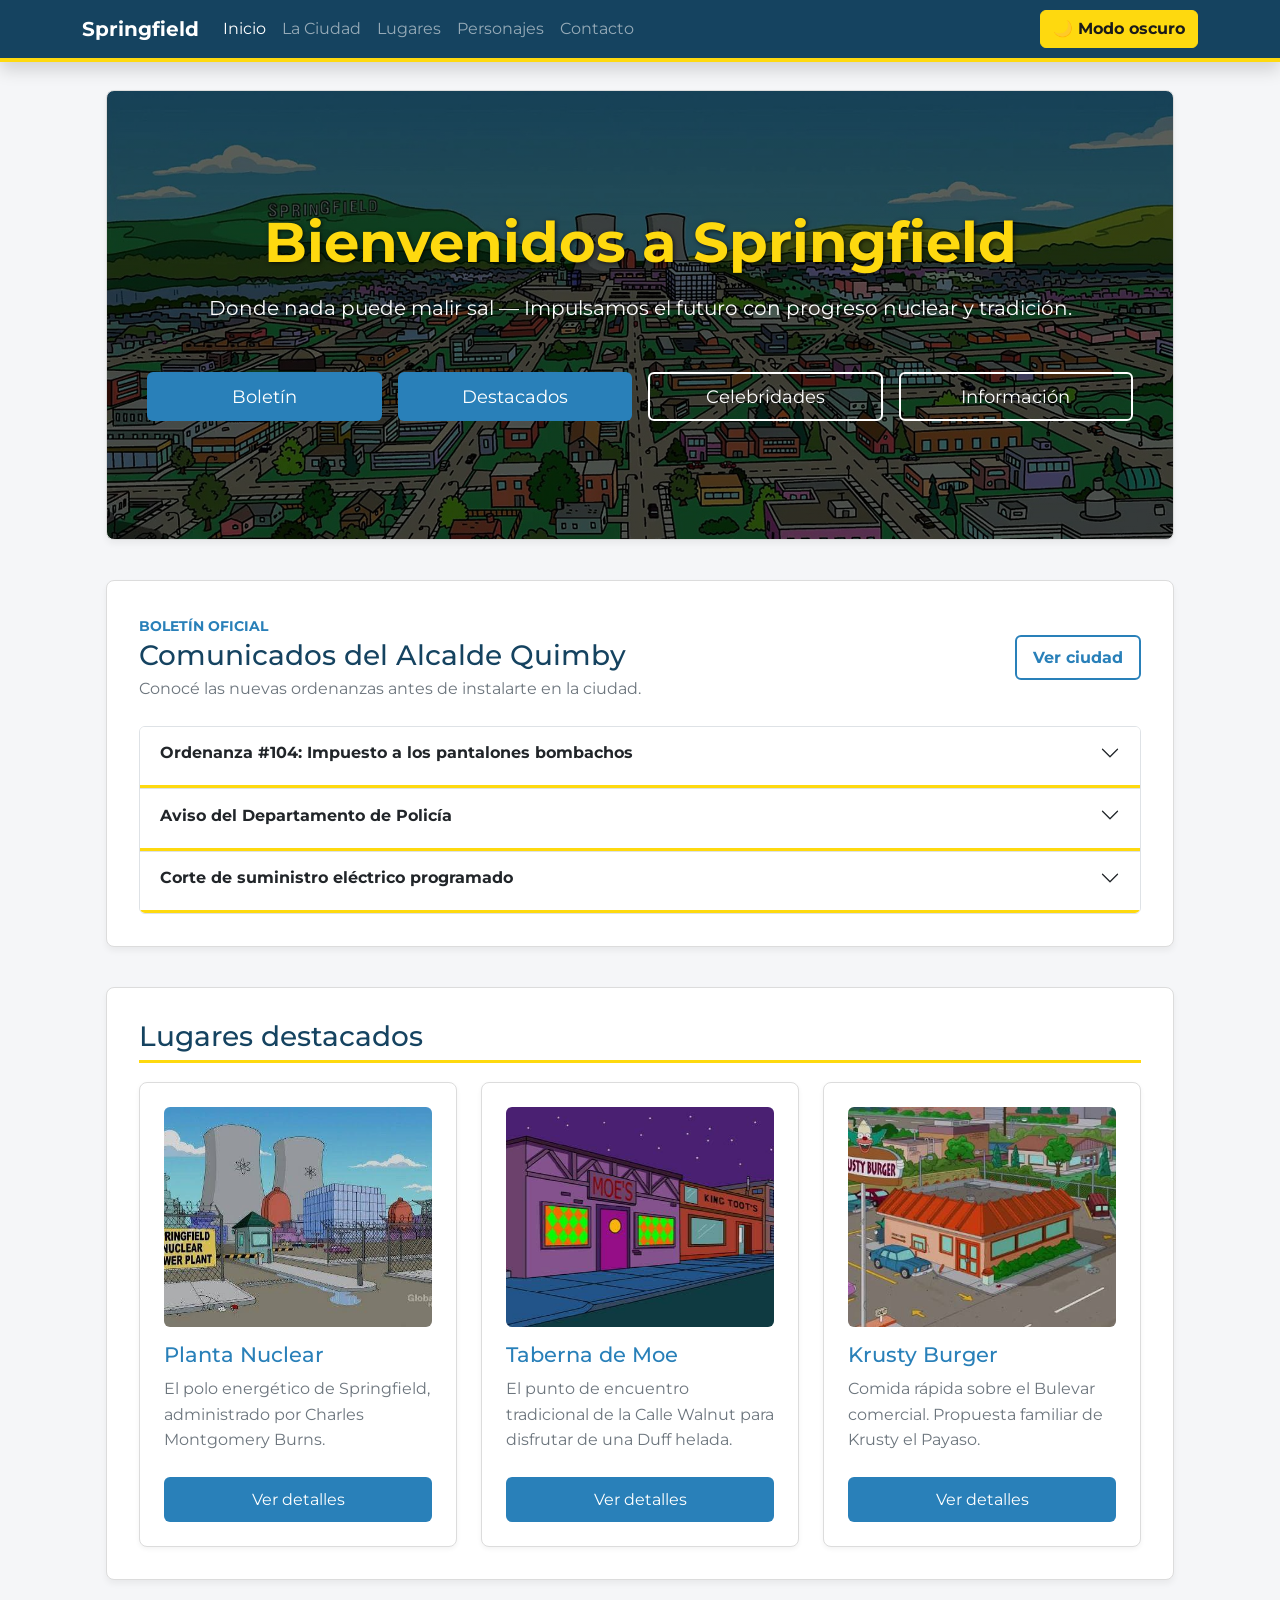
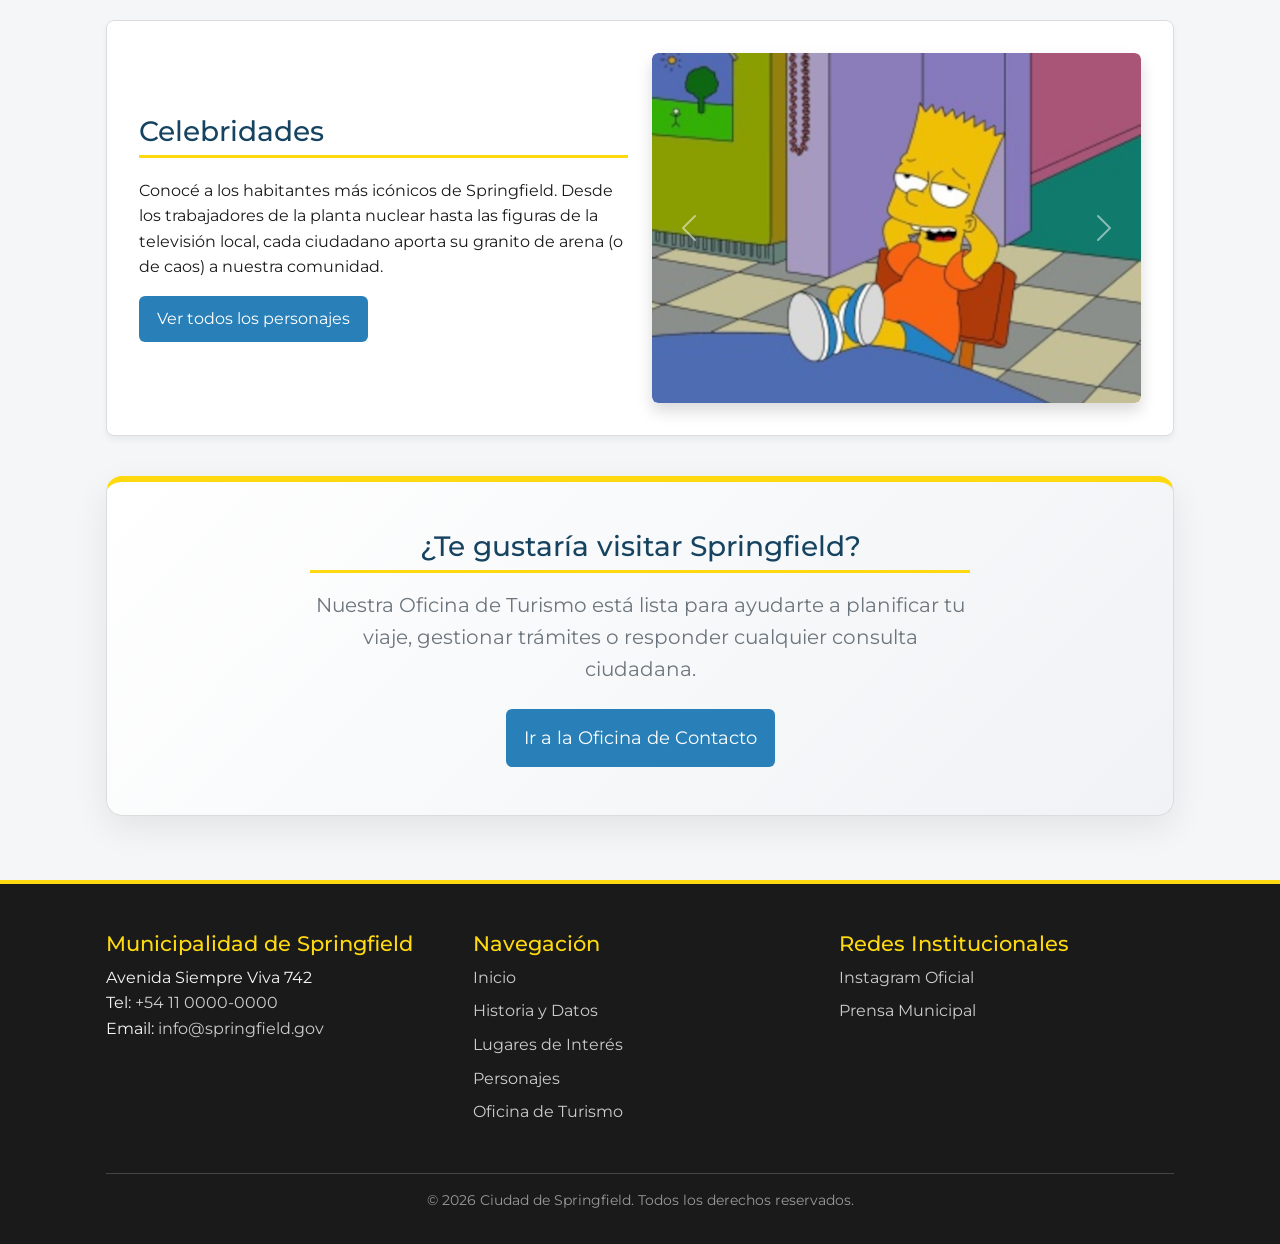
==== commit 219b788d: "Acomode el css , puse etiquetas, hice el js, puse modo oscuro y acomode index, agregue carousel y de" ====
--- a/index.html
+++ b/index.html
@@ -4,19 +4,25 @@
     <meta charset="UTF-8">
     <meta name="viewport" content="width=device-width, initial-scale=1.0">
     <title>Springfield - Portal Oficial</title>
+    <!-- Google Fonts -->
+    <link rel="preconnect" href="https://fonts.googleapis.com">
+    <link rel="preconnect" href="https://fonts.gstatic.com" crossorigin>
+    <link href="https://fonts.googleapis.com/css2?family=Montserrat:wght@400;500;700&display=swap" rel="stylesheet">
+    <!-- Bootstrap -->
     <link href="https://cdn.jsdelivr.net/npm/bootstrap@5.3.3/dist/css/bootstrap.min.css" rel="stylesheet">
+    <!-- CSS -->
     <link href="css/estilos.css" rel="stylesheet">
 </head>
 <body>
-
+    
     <header>
         <nav class="navbar navbar-expand-lg navbar-dark bg-primary fixed-top shadow">
             <div class="container">
                 <a class="navbar-brand fw-bold" href="index.html">Springfield</a>
-                <button class="navbar-toggler" type="button" data-bs-toggle="collapse" data-bs-target="#menuNav">
+                <button class="navbar-toggler" type="button" data-bs-toggle="collapse" data-bs-target="#menu-navegacion">
                     <span class="navbar-toggler-icon"></span>
                 </button>
-                <div class="collapse navbar-collapse" id="menuNav">
+                <div class="collapse navbar-collapse" id="menu-navegacion">
                     <ul class="navbar-nav me-auto mb-2 mb-lg-0">
                         <li class="nav-item"><a class="nav-link active" href="index.html">Inicio</a></li>
                         <li class="nav-item"><a class="nav-link" href="ciudad.html">La Ciudad</a></li>
@@ -24,34 +30,87 @@
                         <li class="nav-item"><a class="nav-link" href="personajes.html">Personajes</a></li>
                         <li class="nav-item"><a class="nav-link" href="contacto.html">Contacto</a></li>
                     </ul>
-                    <a href="contacto.html" class="btn btn-warning text-dark fw-bold">Trámites y Consultas</a>
+                    <a class="btn btn-warning text-dark fw-bold" id="boton-oscuro">🌙 Modo oscuro</a>
                 </div>
             </div>
         </nav>
     </header>
 
     <main>
-        <section class="banner banner-inicio">
-            <h1>Bienvenidos a Springfield</h1>
-            <p class="subtitulo-banner">Donde nada puede malir sal — Impulsamos el futuro con progreso nuclear y tradición.</p>
-            <div class="botones-banner">
-                <a href="lugares.html" class="boton boton-principal-grande">Explorar Lugares</a>
-                <a href="#contacto-rapido" class="boton boton-borde-claro-grande">Más Información</a>
-            </div>
-        </section>
-
-        <section class="boletin-oficial">
-            <div class="textos-boletin">
-                <span class="etiqueta-boletin">Boletín Oficial</span>
-                <h2>Reunión informativa comunitaria</h2>
-                <p class="texto-secundario">Conocé las ordenanzas del Alcalde Quimby antes de instalarte en la ciudad.</p>
-            </div>
-            <a href="ciudad.html" class="boton boton-borde-primario">Ver ciudad</a>
-        </section>
-
-        <section>
-            <h2>Puntos de Interés Destacados</h2>
+        <section class="banner banner-inicio" id="hero-seccion">
+            <h1 class="display-4 fw-bold">Bienvenidos a Springfield</h1>
+            <p class="subtitulo-banner fs-5">Donde nada puede malir sal — Impulsamos el futuro con progreso nuclear y tradición.</p>
             
+            <div class="row g-3 justify-content-center mt-3 w-100">
+                <div class="col-6 col-md-3">
+                    <a href="#boletin-seccion" class="boton boton-principal-grande w-100 text-center py-2">Boletín</a>
+                </div>
+                <div class="col-6 col-md-3">
+                    <a href="#destacados-seccion" class="boton boton-principal-grande w-100 text-center py-2">Destacados</a>
+                </div>
+                <div class="col-6 col-md-3">
+                    <a href="#celebridades-seccion" class="boton boton-borde-claro-grande w-100 text-center py-2">Celebridades</a>
+                </div>
+                <div class="col-6 col-md-3">
+                    <a href="#informacion-seccion" class="boton boton-borde-claro-grande w-100 text-center py-2">Información</a>
+                </div>
+            </div>
+        </section>
+
+        <section class="boletin-oficial d-block" id="boletin-seccion">
+            <div class="d-flex justify-content-between align-items-center mb-4 flex-wrap gap-3">
+                <div class="textos-boletin">
+                    <span class="etiqueta-boletin">Boletín Oficial</span>
+                    <h2 class="mb-1">Comunicados del Alcalde Quimby</h2>
+                    <p class="texto-secundario mb-0">Conocé las nuevas ordenanzas antes de instalarte en la ciudad.</p>
+                </div>
+                <a href="ciudad.html" class="boton boton-borde-primario">Ver ciudad</a>
+            </div>
+
+            <div class="accordion accordion-flush border rounded overflow-hidden" id="acordeon-boletin">
+                <div class="accordion-item">
+                    <h2 class="accordion-header" id="titulo-uno">
+                        <button class="accordion-button collapsed fw-bold" type="button" data-bs-toggle="collapse" data-bs-target="#colapso-uno" aria-expanded="false" aria-controls="colapso-uno">
+                            Ordenanza #104: Impuesto a los pantalones bombachos
+                        </button>
+                    </h2>
+                    <div id="colapso-uno" class="accordion-collapse collapse" aria-labelledby="titulo-uno" data-bs-parent="#acordeon-boletin">
+                        <div class="accordion-body texto-secundario">
+                            Por disposición municipal, todo ciudadano que sea visto utilizando pantalones bombachos deberá abonar una tasa extra. Los fondos recaudados serán destinados a la estatua de Jebediah Springfield.
+                        </div>
+                    </div>
+                </div>
+
+                <div class="accordion-item">
+                    <h2 class="accordion-header" id="titulo-dos">
+                        <button class="accordion-button collapsed fw-bold" type="button" data-bs-toggle="collapse" data-bs-target="#colapso-dos" aria-expanded="false" aria-controls="colapso-dos">
+                            Aviso del Departamento de Policía
+                        </button>
+                    </h2>
+                    <div id="colapso-dos" class="accordion-collapse collapse" aria-labelledby="titulo-dos" data-bs-parent="#acordeon-boletin">
+                        <div class="accordion-body texto-secundario">
+                            El Jefe Gorgory informa que las donaciones de rosquillas serán recibidas de lunes a viernes en la comisaría central. Se priorizarán las glaseadas.
+                        </div>
+                    </div>
+                </div>
+
+                <div class="accordion-item">
+                    <h2 class="accordion-header" id="titulo-tres">
+                        <button class="accordion-button collapsed fw-bold" type="button" data-bs-toggle="collapse" data-bs-target="#colapso-tres" aria-expanded="false" aria-controls="colapso-tres">
+                            Corte de suministro eléctrico programado
+                        </button>
+                    </h2>
+                    <div id="colapso-tres" class="accordion-collapse collapse" aria-labelledby="titulo-tres" data-bs-parent="#acordeon-boletin">
+                        <div class="accordion-body texto-secundario">
+                            La Planta de Energía Nuclear notifica que habrá intermitencias en el servicio durante el fin de semana debido a un "incidente menor" en el sector 7G.
+                        </div>
+                    </div>
+                </div>
+            </div>
+        </section>
+
+        <section id="destacados-seccion">
+            <h2>Lugares destacados</h2>
             <div class="grilla-tres-columnas">
                 <article class="tarjeta">
                     <img src="img/planta-nuclear.jpg" alt="Planta Nuclear">
@@ -59,14 +118,12 @@
                     <p class="texto-secundario">El polo energético de Springfield, administrado por Charles Montgomery Burns.</p>
                     <a href="lugares.html" class="boton boton-principal margen-superior-auto">Ver detalles</a>
                 </article>
-                
                 <article class="tarjeta">
                     <img src="img/taberna-de-moe.jpg" alt="Taberna de Moe">
                     <h3>Taberna de Moe</h3>
                     <p class="texto-secundario">El punto de encuentro tradicional de la Calle Walnut para disfrutar de una Duff helada.</p>
                     <a href="lugares.html" class="boton boton-principal margen-superior-auto">Ver detalles</a>
                 </article>
-                
                 <article class="tarjeta">
                     <img src="img/krusty-burger-restaurante.jpg" alt="Krusty Burger">
                     <h3>Krusty Burger</h3>
@@ -76,71 +133,94 @@
             </div>
         </section>
 
-        <section class="seccion-formulario" id="contacto-rapido">
-            <h2 class="informacion-central">¿Querés más información sobre la ciudad?</h2>
-            
-            <form action="contacto.html" method="get" class="formulario-estandar">
-                <div class="grilla-formulario">
-                    <div>
-                        <label for="nombre" class="etiqueta-formulario">Nombre *</label>
-                        <input type="text" id="nombre" class="control-formulario" required>
-                    </div>
-                    <div>
-                        <label for="email" class="etiqueta-formulario">Correo electrónico *</label>
-                        <input type="email" id="email" class="control-formulario" required>
-                    </div>
-                    <div class="campo-completo">
-                        <label for="area" class="etiqueta-formulario">Área de interés *</label>
-                        <select id="area" class="control-formulario" required>
-                            <option value="">Seleccionar...</option>
-                            <option value="turismo">Turismo y Recorridos</option>
-                            <option value="empleo">Empleo en Planta Nuclear</option>
-                            <option value="impuestos">Exenciones del Alcalde Quimby</option>
-                        </select>
-                    </div>
-                    <div class="campo-completo">
-                        <button type="submit" class="boton boton-ancho-completo">Solicitar información</button>
-                    </div>
-                </div>
-            </form>
+        <section id="celebridades-seccion">
+            <div class="row align-items-center g-4">
+                <div class="col-12 col-md-6">
+                    <h2>Celebridades</h2>
+                    <p>Conocé a los habitantes más icónicos de Springfield. Desde los trabajadores de la planta nuclear hasta las figuras de la televisión local, cada ciudadano aporta su granito de arena (o de caos) a nuestra comunidad.</p>
+                    <a href="personajes.html" class="boton boton-principal">Ver todos los personajes</a>
+                </div>
+
+                <div class="col-12 col-md-6">
+                    <div id="carrusel-personajes" class="carousel slide shadow rounded overflow-hidden" data-bs-ride="carousel">
+                        <div class="carousel-inner">
+                            <div class="carousel-item active" data-bs-interval="4000">
+                                <img src="./img/bart.jpg" class="d-block w-100 img-carrusel" alt="Bart Simpson">
+                            </div>
+                            <div class="carousel-item" data-bs-interval="4000">
+                                <img src="./img/krusty-con-la-hamburguesa.jpg" class="d-block w-100 img-carrusel" alt="Krusty">
+                            </div>
+                            <div class="carousel-item" data-bs-interval="4000">
+                                <img src="./img/carl.jpg" class="d-block w-100 img-carrusel" alt="Carl">
+                            </div>
+                        </div>
+                        <button class="carousel-control-prev" type="button" data-bs-target="#carrusel-personajes" data-bs-slide="prev">
+                            <span class="carousel-control-prev-icon" aria-hidden="true"></span>
+                            <span class="visually-hidden">Anterior</span>
+                        </button>
+                        <button class="carousel-control-next" type="button" data-bs-target="#carrusel-personajes" data-bs-slide="next">
+                            <span class="carousel-control-next-icon" aria-hidden="true"></span>
+                            <span class="visually-hidden">Siguiente</span>
+                        </button>
+                    </div>
+                </div>
+            </div>
+        </section>
+
+        <section class="llamado-accion text-center py-5" id="informacion-seccion">
+            <div class="row justify-content-center">
+                <div class="col-md-8">
+                    <h2 class="mb-3">¿Te gustaría visitar Springfield?</h2>
+                    <p class="texto-secundario fs-5 mb-4">
+                        Nuestra Oficina de Turismo está lista para ayudarte a planificar tu viaje, gestionar trámites o responder cualquier consulta ciudadana.
+                    </p>
+                    <a href="contacto.html" class="boton boton-principal-grande">
+                        Ir a la Oficina de Contacto
+                    </a>
+                </div>
+            </div>
         </section>
     </main>
 
     <footer>
-        <div class="pie-pagina-grilla ">
+        <div class="pie-pagina-grilla">
             <div class="contenedor-pie">
-            <div class="columnas-pie">
-                <div class="columna-pie-info">
-                    <h3>Municipalidad de Springfield</h3>
-                    <address>
-                        Avenida Siempre Viva 742<br>
-                        Tel: <a href="tel:+541100000000">+54 11 0000-0000</a><br>
-                        Email: <a href="mailto:info@springfield.gov">info@springfield.gov</a>
-                    </address>
-                </div>
-                <div class="columna-pie-nav">
-                    <h3>Navegación</h3>
-                    <ul>
-                        <li><a href="index.html">Inicio</a></li>
-                        <li><a href="ciudad.html">Historia y Datos</a></li>
-                        <li><a href="lugares.html">Lugares de Interés</a></li>
-                        <li><a href="personajes.html">Personajes</a></li>
-                        <li><a href="contacto.html">Oficina de Turismo</a></li>
-                    </ul>
-                </div>
-                <div class="columna-pie-redes">
-                    <h3>Redes Institucionales</h3>
-                    <ul>
-                        <li><a href="https://instagram.com" target="_blank" rel="noopener noreferrer">Instagram Oficial</a></li>
-                        <li><a href="https://twitter.com" target="_blank" rel="noopener noreferrer">Prensa Municipal</a></li>
-                    </ul>
-                </div>
-            </div>
-            <div class="pie-derechos">
-                &copy; 2026 Ciudad de Springfield. Todos los derechos reservados.
+                <div class="columnas-pie">
+                    <div class="columna-pie-info">
+                        <h3>Municipalidad de Springfield</h3>
+                        <address>
+                            Avenida Siempre Viva 742<br>
+                            Tel: <a href="tel:+541100000000">+54 11 0000-0000</a><br>
+                            Email: <a href="mailto:info@springfield.gov">info@springfield.gov</a>
+                        </address>
+                    </div>
+                    <div class="columna-pie-nav">
+                        <h3>Navegación</h3>
+                        <ul>
+                            <li><a href="index.html">Inicio</a></li>
+                            <li><a href="ciudad.html">Historia y Datos</a></li>
+                            <li><a href="lugares.html">Lugares de Interés</a></li>
+                            <li><a href="personajes.html">Personajes</a></li>
+                            <li><a href="contacto.html">Oficina de Turismo</a></li>
+                        </ul>
+                    </div>
+                    <div class="columna-pie-redes">
+                        <h3>Redes Institucionales</h3>
+                        <ul>
+                            <li><a href="https://instagram.com" target="_blank" rel="noopener noreferrer">Instagram Oficial</a></li>
+                            <li><a href="https://twitter.com" target="_blank" rel="noopener noreferrer">Prensa Municipal</a></li>
+                        </ul>
+                    </div>
+                </div>
+                <div class="pie-derechos">
+                    &copy; 2026 Ciudad de Springfield. Todos los derechos reservados.
+                </div>
             </div>
         </div>
     </footer>
+    <!-- Bootstrap -->
     <script src="https://cdn.jsdelivr.net/npm/bootstrap@5.3.3/dist/js/bootstrap.bundle.min.js"></script>
+    <!-- JS -->
+    <script src="js/main.js"></script>
 </body>
 </html>
--- a/css/estilos.css
+++ b/css/estilos.css
@@ -1,3 +1,6 @@
+/* =========================================
+   1. VARIABLES CSS (Paleta y Tipografía)
+   ========================================= */
 :root {
     --color-fondo: #f5f6f8;
     --color-texto: #1a1a1a;
@@ -7,9 +10,36 @@
     --color-fondo-botones: #B4699C;
     --color-borde-botones: #4A154B;    
     --color-borde: #dcdcdc;
+    --color-blanco: #ffffff;
+    --color-texto-secundario: #6c757d;
+    --color-fondo-aside: #fffde7;
+    --color-borde-aside: #ffe082;
+    --color-fondo-footer: #1a1a1a;
+    --color-texto-footer: #f5f5f5;
+    --color-enlace-footer: #cccccc;
+    --color-borde-footer: #444444;
+    --color-derechos-footer: #999999;
+    --color-fondo-oscuro: #121212;
+    --color-superficie-oscura: #1e1e1e;
+    --color-superficie-oscura-alt: #252525;
+    --color-texto-oscuro: #f5f5f5;
+    --color-texto-secundario-oscuro: #cccccc;
+    --color-borde-oscuro: #333333;
+    --color-gradiente-claro-fin: #f0f2f5;
+    --color-sombra-texto: rgba(0, 0, 0, 0.7);
+    --color-sombra-suave: rgba(0, 0, 0, 0.05);
+    --color-sombra-media: rgba(0, 0, 0, 0.08);
+    --color-sombra-fuerte: rgba(0, 0, 0, 0.12);
+    --color-sombra-oscura: rgba(0, 0, 0, 0.4);
+    --color-sombra-oscura-hover: rgba(0, 0, 0, 0.6);
+    --color-overlay-banner: rgba(0, 0, 0, 0.6);
+    --color-foco-input: rgba(41, 128, 185, 0.25);
     --fuente-principal: 'Montserrat', sans-serif;
 }
 
+/* =========================================
+   2. RESET Y ESTILOS BASE (Body)
+   ========================================= */
 * {
     box-sizing: border-box;
     margin: 0;
@@ -22,14 +52,20 @@
     line-height: 1.6;
     background-color: var(--color-fondo);
     color: var(--color-texto);
-}
-
+    display: flex;
+    flex-direction: column;
+    min-height: 100vh;
+}
+
+/* =========================================
+   3. TIPOGRAFÍA (Headings y Párrafos)
+   ========================================= */
 h1 {
     font-size: 3rem;
     font-weight: bold;
     color: var(--color-primario); 
     margin-bottom: 1rem;
-    text-shadow: 1px 1px 4px rgba(0, 0, 0, 0.7); 
+    text-shadow: 1px 1px 4px var(--color-sombra-texto); 
 }
 
 h2 {
@@ -50,6 +86,9 @@
     margin-bottom: 1rem;
 }
 
+/* =========================================
+   4. ESTRUCTURA PRINCIPAL (Main, Header, Footer)
+   ========================================= */
 header nav {
     padding-top: 0.35rem;
     padding-bottom: 0.35rem;
@@ -57,39 +96,90 @@
 }
 
 main {
+    max-width: 1100px;
+    width: 100%;
     margin: 0 auto;
-    padding: 75px 1rem 2rem 1rem;
+    padding: 90px 1rem 4rem 1rem;
     display: flex;
     flex-direction: column;
     gap: 2.5rem;
-}
-
-section {
-    background-color: #ffffff;
+    flex: 1;
+}
+
+section, article {
+    background-color: var(--color-blanco);
     padding: 2rem;
     border-radius: 8px;
     border: 1px solid var(--color-borde);
-    box-shadow: 0 4px 6px rgba(0, 0, 0, 0.05);
-}
-
-article {
-    background-color: #ffffff;
-    padding: 2rem;
-    border-radius: 8px;
-    border: 1px solid var(--color-borde);
-    box-shadow: 0 4px 6px rgba(0, 0, 0, 0.05);
+    box-shadow: 0 4px 6px var(--color-sombra-suave);
 }
 
 aside {
-    background-color: #fffde7; 
-    border: 1px solid #ffe082;
+    background-color: var(--color-fondo-aside); 
+    border: 1px solid var(--color-borde-aside);
     padding: 1.5rem;
     border-radius: 8px;
-    box-shadow: 0 4px 6px rgba(0, 0, 0, 0.05);
+    box-shadow: 0 4px 6px var(--color-sombra-suave);
     position: sticky;
     top: 100px;
 }
 
+footer {
+    background-color: var(--color-fondo-footer);
+    color: var(--color-texto-footer);
+    padding: 3rem 1rem 2rem 1rem;
+    margin-top: auto;
+    border-top: 4px solid var(--color-primario);
+}
+
+footer h3 {
+    color: var(--color-primario);
+    border: none;
+}
+
+footer a {
+    color: var(--color-enlace-footer);
+    text-decoration: none;
+    transition: color 0.2s;
+}
+
+footer a:hover {
+    color: var(--color-primario);
+}
+
+footer ul {
+    list-style: none;
+    padding: 0;
+}
+
+footer li {
+    margin-bottom: 0.5rem;
+}
+
+.contenedor-pie {
+    max-width: 1100px;
+    margin: 0 auto;
+    padding: 0 1rem;
+}
+
+.columnas-pie {
+    display: grid;
+    grid-template-columns: repeat(auto-fit, minmax(250px, 1fr));
+    gap: 2rem;
+}
+
+.pie-derechos {
+    border-top: 1px solid var(--color-borde-footer);
+    margin-top: 2rem;
+    padding-top: 1rem;
+    text-align: center;
+    font-size: 0.85rem;
+    color: var(--color-derechos-footer);
+}
+
+/* =========================================
+   5. COMPONENTES Y UTILIDADES (Banners, Tarjetas, Botones)
+   ========================================= */
 img {
     max-width: 100%;
     height: auto;
@@ -97,35 +187,17 @@
     border-radius: 6px;
 }
 
-footer {
-    background-color: #212529;
-    color: #ffffff;
-    padding: 3rem 1rem 1.5rem 1rem;
-    margin-top: 4rem;
-}
-
-footer h3 {
-    color: var(--color-primario);
-    border: none;
-}
-
-footer a {
-    color: #cccccc;
-    text-decoration: none;
-    transition: color 0.2s;
-}
-
-footer a:hover {
-    color: var(--color-primario);
-}
-
-footer ul {
-    list-style: none;
-    padding: 0;
-}
-
-footer li {
-    margin-bottom: 0.5rem;
+.imagen-en-seccion {
+    width: 100%;
+    height: 250px;
+    object-fit: cover;
+}
+
+.img-carrusel {
+    width: 100%;
+    height: 350px;
+    object-fit: cover;
+    object-position: center;
 }
 
 .banner {
@@ -137,35 +209,50 @@
     text-align: center;
     border-radius: 8px;
     padding: 2rem;
-    margin-bottom: 2rem;
 }
 
 .banner-inicio {
-    background-image: linear-gradient(rgba(0, 0, 0, 0.6), rgba(0, 0, 0, 0.6)), url('../img/Ciudad.jfif'); 
+    background-image: linear-gradient(var(--color-overlay-banner), var(--color-overlay-banner)), url('../img/Ciudad.jfif');
     background-size: cover;
     background-position: center;
 }
 
 .banner-ayuntamiento {
-    background-image: linear-gradient(rgba(0, 0, 0, 0.6), rgba(0, 0, 0, 0.6)), url('../img/ayuntamiento.webp'); 
+    background-image: linear-gradient(var(--color-overlay-banner), var(--color-overlay-banner)), url('../img/ayuntamiento.webp');
     background-size: cover;
     background-position: center;
 }
 
+.banner-ciudad {
+    background-image: linear-gradient(var(--color-overlay-banner), var(--color-overlay-banner)), url('../img/Ciudad.jfif');
+    background-size: cover;
+    background-position: center;
+}
+
+.banner-personajes {
+    background-image: linear-gradient(var(--color-overlay-banner), var(--color-overlay-banner)), url('../img/Ciudad.jfif');
+    background-size: cover;
+    background-position: center;
+}
+
 .subtitulo-banner {
     font-size: 1.5rem;
-    color: #ffffff;
+    color: var(--color-blanco);
 }
 
 .botones-banner {
     display: flex;
     justify-content: center;
+    flex-wrap: wrap;
     gap: 1rem;
     margin-top: 1.5rem;
 }
 
-.etiqueta-banner {
-    margin-top: 1.5rem;
+.etiqueta-boletin {
+    text-transform: uppercase;
+    font-weight: bold;
+    color: var(--color-acento);
+    font-size: 0.875rem;
 }
 
 .boletin-oficial {
@@ -182,13 +269,6 @@
     margin-bottom: 0.2rem;
 }
 
-.etiqueta-boletin {
-    text-transform: uppercase;
-    font-weight: bold;
-    color: var(--color-acento);
-    font-size: 0.875rem;
-}
-
 .grilla-tres-columnas {
     display: grid;
     grid-template-columns: repeat(auto-fit, minmax(300px, 1fr));
@@ -202,79 +282,83 @@
     gap: 2rem;
 }
 
+@media (max-width: 768px) {
+    .grilla-dos-columnas {
+        grid-template-columns: 1fr;
+    }
+}
+
 .tarjeta {
     display: flex;
     flex-direction: column;
     height: 100%;
+    background-color: var(--color-blanco);
+    border: 1px solid var(--color-borde);
+    border-radius: 8px;
+    padding: 1.5rem;
+    box-shadow: 0 2px 5px var(--color-sombra-suave);
+    transition: transform 0.2s ease, box-shadow 0.2s ease;
+}
+
+.tarjeta:hover {
+    transform: translateY(-3px);
+    box-shadow: 0 4px 10px var(--color-sombra-media);
 }
 
 .tarjeta h3 {
     margin-top: 1rem;
 }
 
+.tarjeta img {
+    width: 100%;
+    height: 220px; 
+    object-fit: cover; 
+    border-radius: 6px;
+}
+
 .texto-secundario {
-    color: #6c757d;
+    color: var(--color-texto-secundario);
     flex-grow: 1;
     margin-bottom: 1.5rem;
 }
 
-.seccion-formulario {
-    max-width: 800px;
-    margin: 0 auto;
-}
-
-.informacion-central {
-    text-align: center;
-}
-
-.formulario-estandar {
-    margin-top: 1.5rem;
-}
-
-.grilla-formulario {
-    display: grid;
-    grid-template-columns: 1fr 1fr;
+.galeria-lugares {
+    display: flex;
     gap: 1rem;
-}
-
-.campo-completo {
-    grid-column: 1 / -1;
+    flex-wrap: wrap;
     margin-top: 1rem;
 }
 
-.mapa-lateral {
-    text-align: center;
-    height: 100%;
-}
-
-.mapa-lateral img {
-    margin-bottom: 1rem;
-    width: 100%;
-}
-
-.pie-pagina-grilla {
-    color: #cccccc;
-    text-decoration: none;
-    transition: color 0.2s;
-}
-
-.derechos-autor {
-    border-top: 1px solid #444;
-    margin-top: 2rem;
-    padding-top: 1rem;
-    text-align: center;
-    font-size: 0.85rem;
-    color: #999999;
-}
-
-.etiqueta-destacada {
-    background-color: var(--color-acento);
-    color: #ffffff;
-    font-size: 1rem;
-    padding: 0.5rem 0.75rem;
+.galeria-lugares img {
+    flex: 1 1 250px;
+    max-width: 100%;
+    height: 220px;
+    object-fit: cover;
     border-radius: 6px;
-    display: inline-block;
-    font-weight: bold;
+    border: 1px solid var(--color-borde);
+}
+
+ol.lista-actividades, #actividades-seccion ol {
+    margin-top: 1rem;
+    padding-left: 1.5rem;
+}
+
+#actividades-seccion li {
+    margin-bottom: 1.5rem;
+}
+
+.llamado-accion {
+    background: linear-gradient(135deg, var(--color-blanco) 0%, var(--color-gradiente-claro-fin) 100%);
+    border-radius: 16px;
+    border: 1px solid var(--color-borde);
+    border-top: 6px solid var(--color-primario);
+    box-shadow: 0 12px 35px var(--color-sombra-media);
+    transition: transform 0.3s ease, box-shadow 0.3s ease;
+}
+
+.llamado-accion:hover {
+    transform: translateY(-5px);
+    box-shadow: 0 15px 45px var(--color-sombra-fuerte);
 }
 
 .boton {
@@ -289,37 +373,37 @@
 
 .boton-principal {
     background-color: var(--color-acento);
-    color: #ffffff;
+    color: var(--color-blanco);
     padding: 0.5rem 1rem;
 }
 
 .boton-principal:hover {
     background-color: var(--color-secundario);
-    color: #ffffff;
+    color: var(--color-blanco);
 }
 
 .boton-principal-grande {
     background-color: var(--color-acento);
-    color: #ffffff;
-    padding: 0.75rem 1.5rem;
-    font-size: 1.25rem;
+    color: var(--color-blanco);
+    padding: 0.75rem 1rem;
+    font-size: 1.15rem;
 }
 
 .boton-principal-grande:hover {
     background-color: var(--color-secundario);
-    color: #ffffff;
+    color: var(--color-blanco);
 }
 
 .boton-borde-claro-grande {
     background-color: transparent;
-    color: #ffffff;
-    border-color: #ffffff;
-    padding: 0.75rem 1.5rem;
-    font-size: 1.25rem;
+    color: var(--color-blanco);
+    border-color: var(--color-blanco);
+    padding: 0.75rem 1rem;
+    font-size: 1.15rem;
 }
 
 .boton-borde-claro-grande:hover {
-    background-color: #ffffff;
+    background-color: var(--color-blanco);
     color: var(--color-texto);
 }
 
@@ -334,7 +418,7 @@
 
 .boton-borde-primario:hover {
     background-color: var(--color-acento);
-    color: #ffffff;
+    color: var(--color-blanco);
 }
 
 .boton-ancho-completo {
@@ -342,16 +426,49 @@
     padding: 0.75rem;
     font-weight: bold;
     background-color: var(--color-acento);
-    color: #ffffff;
+    color: var(--color-blanco);
 }
 
 .boton-ancho-completo:hover {
     background-color: var(--color-secundario);
-    color: #ffffff;
+    color: var(--color-blanco);
 }
 
 .margen-superior-auto {
     margin-top: auto;
+}
+
+/* =========================================
+   6. FORMULARIOS
+   ========================================= */
+.seccion-formulario {
+    max-width: 800px;
+    margin: 0 auto;
+}
+
+.informacion-central {
+    text-align: center;
+}
+
+.formulario-estandar {
+    margin-top: 1.5rem;
+}
+
+.grilla-formulario {
+    display: grid;
+    grid-template-columns: 1fr 1fr;
+    gap: 1rem;
+}
+
+@media (max-width: 576px) {
+    .grilla-formulario {
+        grid-template-columns: 1fr;
+    }
+}
+
+.campo-completo {
+    grid-column: 1 / -1;
+    margin-top: 1rem;
 }
 
 .etiqueta-formulario {
@@ -367,7 +484,7 @@
     font-size: 1rem;
     line-height: 1.5;
     color: var(--color-texto);
-    background-color: #ffffff;
+    background-color: var(--color-blanco);
     border: 1px solid var(--color-borde);
     border-radius: 6px;
     transition: border-color 0.15s ease-in-out;
@@ -376,247 +493,115 @@
 .control-formulario:focus {
     border-color: var(--color-acento);
     outline: none;
-    box-shadow: 0 0 0 0.25rem rgba(41, 128, 185, 0.25);
-}
-/* estilos para lugares.html */
-
-#pagina-lugares main {
-    padding-top: 5.5rem;
-    max-width: 1100px;
-    margin: 0 auto;
-    padding-left: 1rem;
-    padding-right: 1rem;
-    display: flex;
-    flex-direction: column;
-    gap: 2rem;
-}
-
-
-#pagina-lugares .tarjeta-lugar {
-    background-color: var(--color-tarjeta, #ffffff);
-    border: 1px solid var(--color-borde, #dcdcdc);
+    box-shadow: 0 0 0 0.25rem var(--color-foco-input);
+}
+
+.mapa-lateral {
+    text-align: center;
+    height: 100%;
+}
+
+.mapa-lateral img {
+    margin-bottom: 1rem;
+    width: 100%;
+}
+
+/* =========================================
+   7. PERSONALIZACIÓN BOOTSTRAP Y MODO OSCURO
+   ========================================= */
+.bg-primary {
+    background-color: var(--color-secundario) !important;
+}
+
+.btn-warning {
+    background-color: var(--color-primario);
+    border-color: var(--color-primario);
+    color: var(--color-texto) !important;
+}
+
+.btn-outline-primary {
+    color: var(--color-acento);
+    border-color: var(--color-acento);
+}
+
+.btn-outline-primary:hover {
+    background-color: var(--color-acento);
+    color: var(--color-blanco);
+}
+
+body.oscuro {
+    background-color: var(--color-fondo-oscuro);
+    color: var(--color-texto-oscuro);
+}
+
+body.oscuro section, 
+body.oscuro article, 
+body.oscuro aside,
+body.oscuro .tarjeta,
+body.oscuro .card {
+    background-color: var(--color-superficie-oscura) !important;
+    color: var(--color-texto-oscuro) !important;
+    border-color: var(--color-borde-oscuro) !important;
+}
+
+body.oscuro h2 {
+    color: var(--color-primario);
+}
+
+body.oscuro .texto-secundario,
+body.oscuro .card p,
+body.oscuro .card span,
+body.oscuro aside p {
+    color: var(--color-texto-secundario-oscuro) !important;
+}
+
+body.oscuro .llamado-accion {
+    background: linear-gradient(135deg, var(--color-superficie-oscura) 0%, var(--color-superficie-oscura-alt) 100%) !important;
+    border-color: var(--color-borde-oscuro) !important;
+    border-top: 6px solid var(--color-primario) !important;
+    box-shadow: 0 12px 35px var(--color-sombra-oscura) !important;
+}
+
+body.oscuro .llamado-accion:hover {
+    box-shadow: 0 15px 45px var(--color-sombra-oscura-hover) !important;
+}
+
+body.oscuro .accordion {
+    border-color: var(--color-borde-oscuro) !important;
+}
+
+body.oscuro .accordion-item {
+    background-color: transparent !important;
+    border-color: var(--color-borde-oscuro) !important;
+}
+
+body.oscuro .accordion-button {
+    background-color: var(--color-superficie-oscura) !important;
+    color: var(--color-texto-oscuro) !important;
+    border-bottom: 1px solid var(--color-borde-oscuro) !important;
+}
+
+body.oscuro .accordion-button:not(.collapsed) {
+    background-color: var(--color-secundario) !important;
+    color: var(--color-blanco) !important;
+}
+
+body.oscuro .accordion-body {
+    background-color: var(--color-superficie-oscura) !important;
+    color: var(--color-texto-secundario-oscuro) !important;
+}
+
+body.oscuro .accordion-button::after {
+    filter: invert(1) !important; 
+}
+
+body.oscuro .control-formulario {
+    background-color: var(--color-superficie-oscura-alt);
+    color: var(--color-texto-oscuro);
+    border-color: var(--color-borde-oscuro);
+}
+
+body.oscuro img {
     border-radius: 8px;
-    padding: 1.5rem;
-    margin-bottom: 2rem;
-    box-shadow: 0 2px 5px rgba(0, 0, 0, 0.05);
-    transition: transform 0.2s ease, box-shadow 0.2s ease;
-}
-
-#pagina-lugares .tarjeta-lugar:hover {
-    transform: translateY(-3px);
-    box-shadow: 0 4px 10px rgba(0, 0, 0, 0.1);
-}
-
-
-#pagina-lugares .galeria-lugares {
-    display: flex;
-    gap: 1rem;
-    flex-wrap: wrap;
-    margin-top: 1rem;
-}
-
-#pagina-lugares .galeria-lugares img {
-    flex: 1 1 250px;
-    max-width: 100%;
-    height: 220px;
-    object-fit: cover;
-    border-radius: 6px;
-    border: 1px solid var(--color-borde, #dcdcdc);
-}
-
-
-#pagina-lugares ol.lista-actividades,
-#pagina-lugares #actividades ol {
-    margin-top: 1rem;
-    padding-left: 1.5rem;
-}
-
-#pagina-lugares #actividades li {
-    margin-bottom: 1.5rem;
-}
-
-.principal-ciudad {
-    margin-top: 70px;
-}
-
-.contenedor-ciudad,
-.contenedor-pie {
-    max-width: 1100px;
-    margin: 0 auto;
-    padding: 0 1rem;
-}
-
-.contenedor-ciudad.disposicion-ciudad {
-    display: flex;
-    flex-wrap: wrap;
-    gap: 3rem;
-    margin-top: 3rem;
-    margin-bottom: 3rem;
-}
-
-.seccion-textos {
-    flex: 1 1 60%;
-    display: flex;
-    flex-direction: column;
-    gap: 1.5rem;
-}
-
-.seccion-lateral {
-    flex: 1 1 30%;
-    min-width: 300px;
-}
-
-.hero-ciudad {
-    background-color: var(--color-secundario);
-    color: #ffffff;
-    text-align: center;
-    padding: 4rem 1rem;
-    min-height: 300px;
-    display: flex;
-    flex-direction: column;
-    justify-content: center;
-    align-items: center;
-}
-
-.hero-ciudad h1 {
-    color: var(--color-primario);
-    font-size: 3rem;
-    font-weight: bold;
-    margin-bottom: 0.5rem;
-}
-
-.hero-ciudad p {
-    font-size: 1.5rem;
-    margin: 0;
-}
-
-.articulo-informativo {
-    background-color: #ffffff;
-    padding: 2rem;
-    border-radius: 8px;
-    border: 1px solid var(--color-borde);
-    box-shadow: 0 4px 6px rgba(0, 0, 0, 0.05);
-}
-
-.articulo-informativo h2 {
-    font-size: 1.75rem;
-    margin-bottom: 1.2rem;
-}
-
-.articulo-informativo h3 {
-    margin-top: 1.5rem;
-    color: var(--color-acento);
-    font-size: 1.3rem;
-}
-
-.sidebar-fijo {
-    position: sticky;
-    top: 100px;
-}
-
-.tarjeta-lateral {
-    background-color: #ffffff;
-    border-radius: 8px;
-    border: 1px solid var(--color-borde);
-    box-shadow: 0 4px 6px rgba(0, 0, 0, 0.05);
-    margin-bottom: 1.5rem;
-    overflow: hidden;
-}
-
-.tarjeta-lateral-imagen {
-    width: 100%;
-    height: auto;
-    margin: 0;
-    border-radius: 8px 8px 0 0;
-    border-bottom: 1px solid var(--color-borde);
-    border: none;
-}
-
-.tarjeta-lateral-cuerpo {
-    padding: 1.5rem;
-}
-
-.tarjeta-lateral-cuerpo h3 {
-    font-size: 1.3rem;
-    color: var(--color-secundario);
-    border: none;
-    margin-bottom: 0.5rem;
-    padding-bottom: 0;
-}
-
-.tarjeta-lateral-texto {
-    font-size: 0.9rem;
-    color: #666666;
-    margin-bottom: 0;
-}
-
-.pie-pagina {
-    background-color: #212529;
-    color: #ffffff;
-    padding: 3rem 0 1.5rem 0;
-    margin-top: 4rem;
-}
-
-.columnas-pie {
-    display: flex;
-    flex-wrap: wrap;
-    gap: 2rem;
-    justify-content: space-between;
-}
-
-.columna-pie-info, 
-.columna-pie-nav, 
-.columna-pie-redes {
-    flex: 1 1 250px;
-}
-
-.pie-pagina h3 {
-    font-size: 1.1rem;
-    font-weight: bold;
-    color: var(--color-primario);
-    margin-bottom: 1rem;
-    border: none;
-    padding-bottom: 0;
-}
-
-.pie-pagina address,
-.pie-pagina ul {
-    font-size: 0.9rem;
-    color: #cccccc;
-    font-style: normal;
-    margin: 0;
-    padding: 0;
-    list-style: none;
-}
-
-.pie-pagina li {
-    margin-bottom: 0.5rem;
-}
-
-.pie-pagina a {
-    color: #cccccc;
-    text-decoration: none;
-    transition: color 0.2s;
-}
-
-.pie-pagina a:hover {
-    color: var(--color-primario);
-}
-
-.pie-derechos {
-    border-top: 1px solid #444;
-    margin-top: 2rem;
-    padding-top: 1rem;
-    text-align: center;
-    font-size: 0.85rem;
-    color: #999999;
-}
-
-.imagen-en-seccion {
-    width: 100%;
-    max-width: 500px;    /* Limita que no crezca más de 500px de ancho */
-    height: 280px;       /* Altura fija idéntica */
-    object-fit: cover;   /* Evita que se deforme */
-    margin: 1rem auto;   /* El "auto" a los lados ayuda a centrarla si el bloque lo permite */
-    display: block;
+    border: 1px solid var(--color-borde-oscuro);
 }
